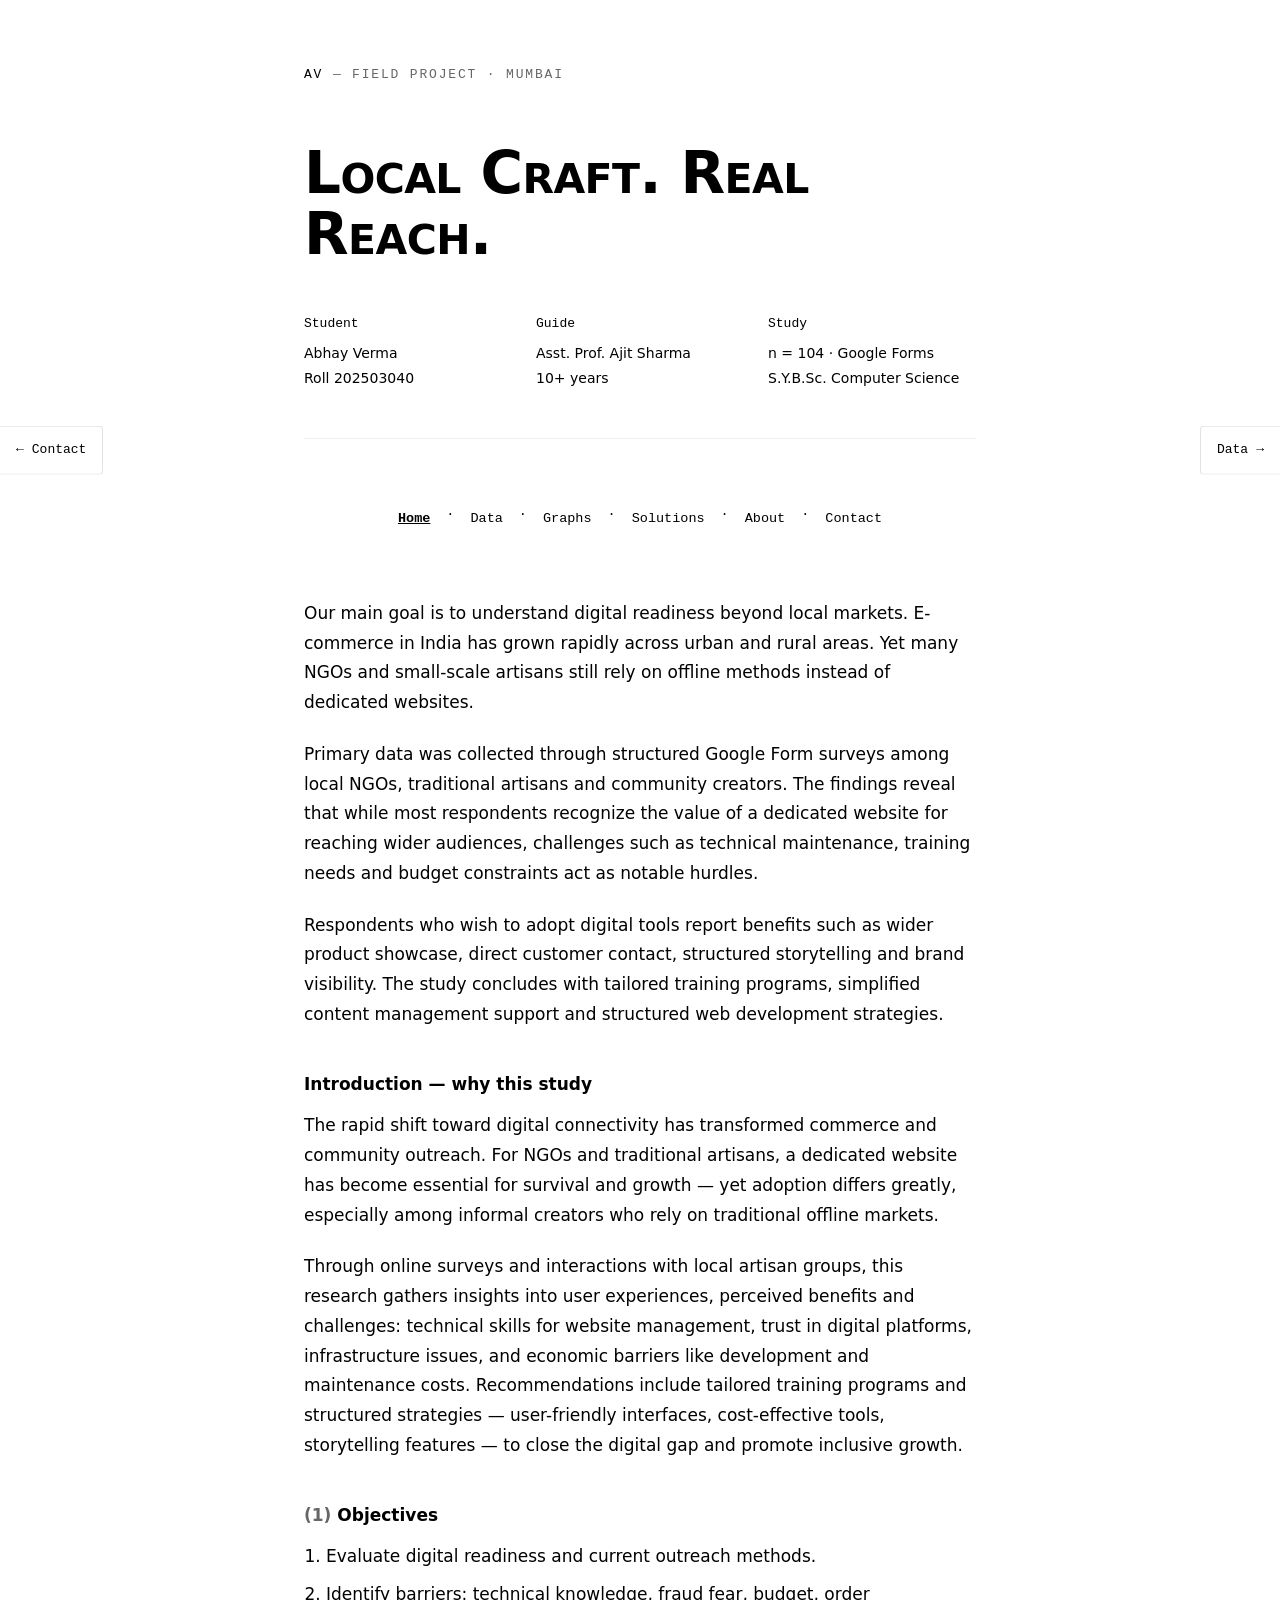
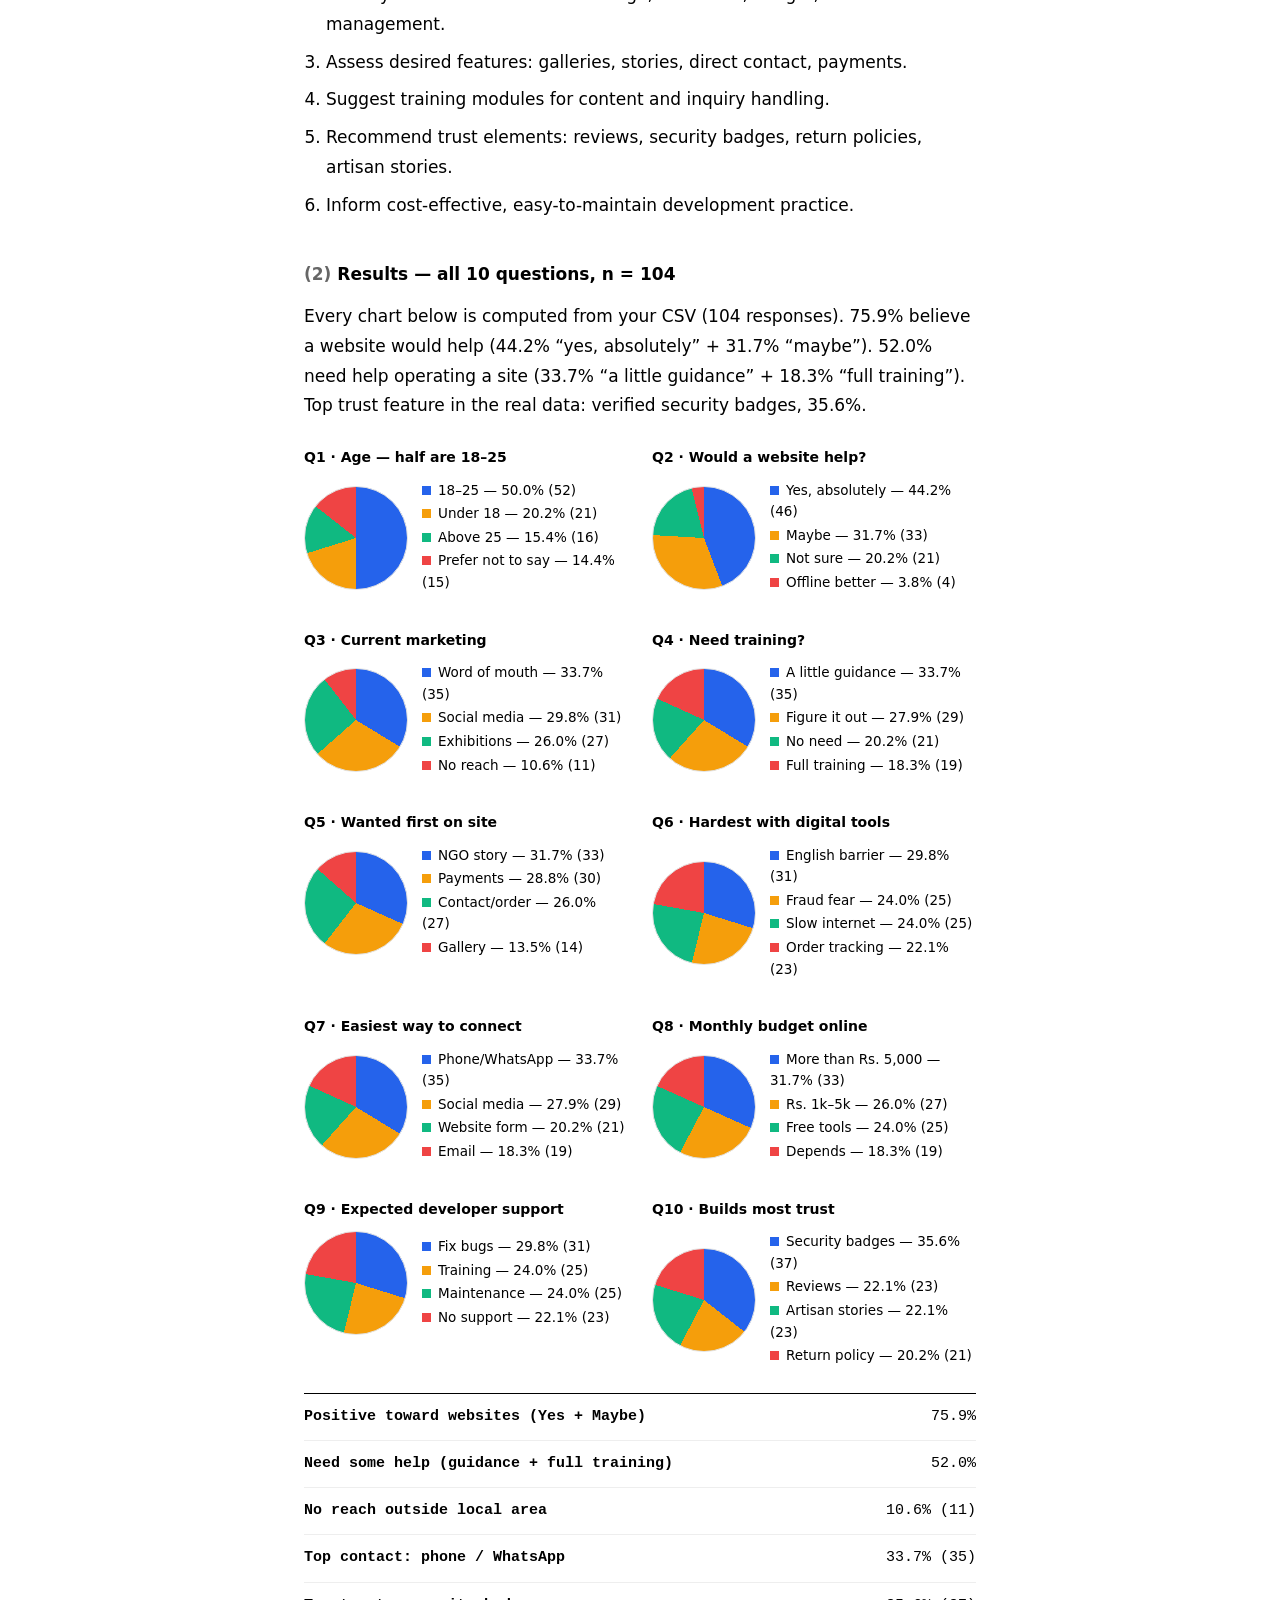
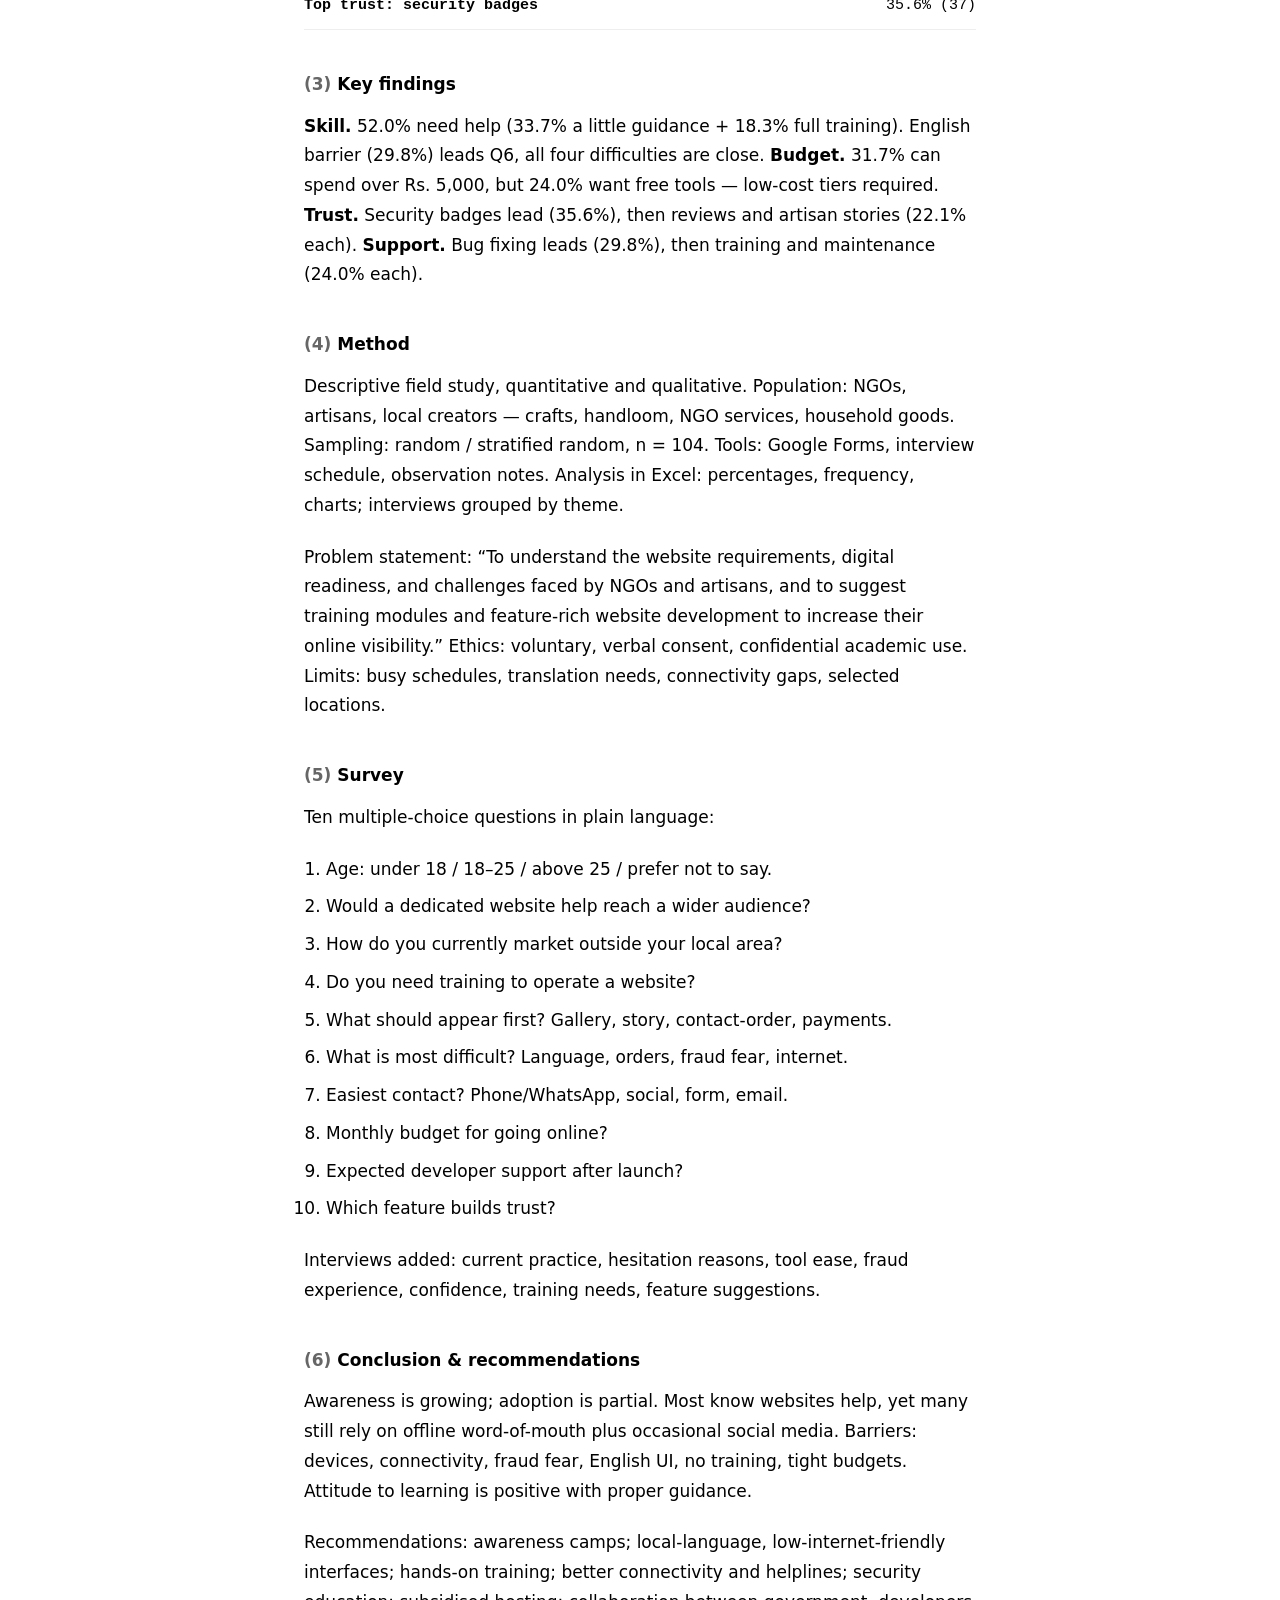
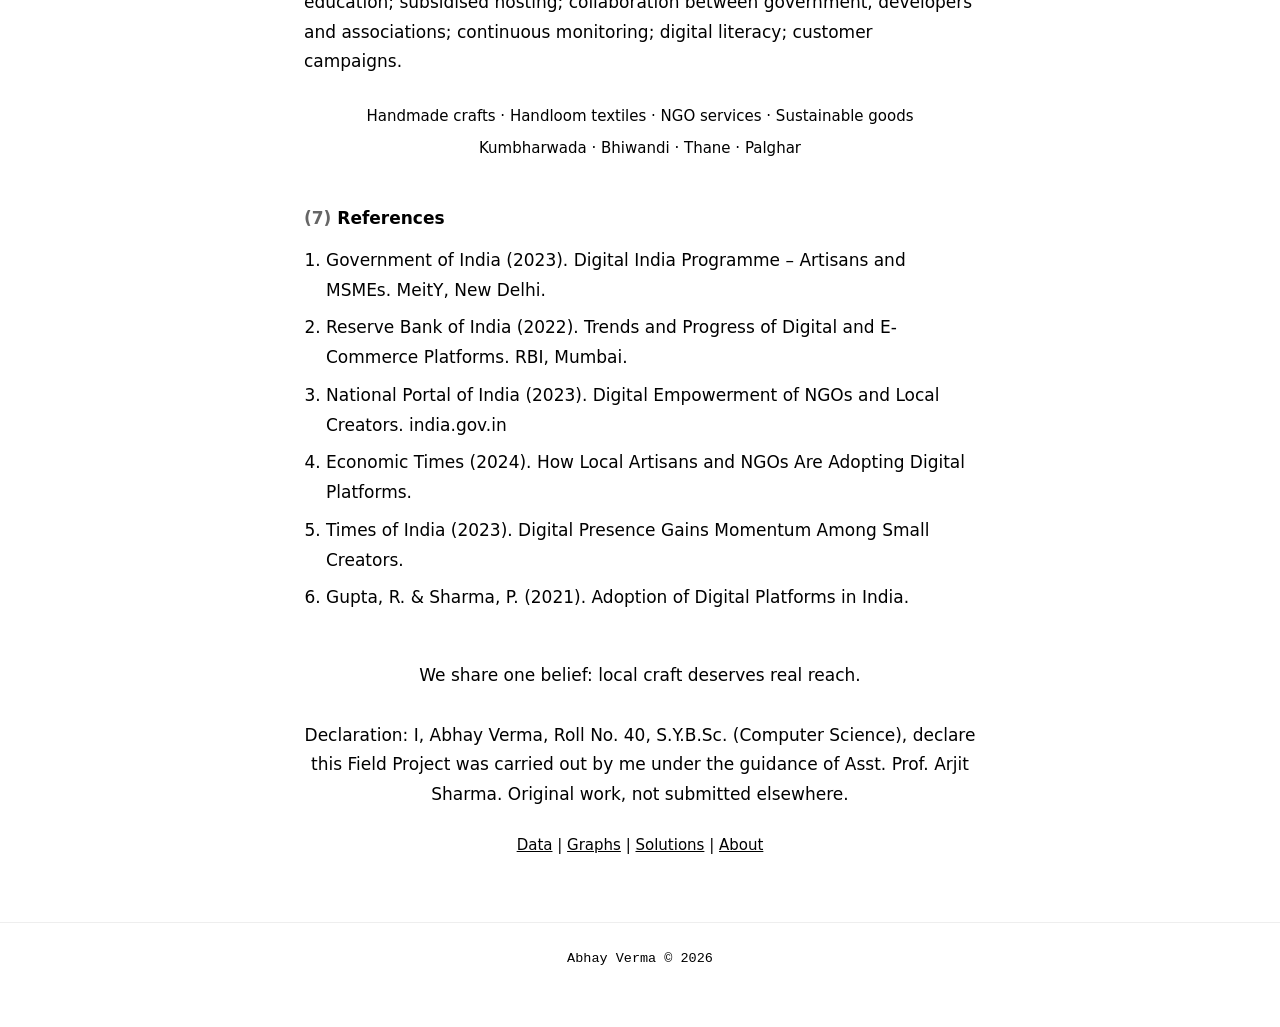
==== index.html @ 2877c4ff "Add files via upload" ====
<!DOCTYPE html>
<html lang="en">
<head>
<meta charset="UTF-8">
<meta name="viewport" content="width=device-width, initial-scale=1.0">
<title>Local Craft. Real Reach. — Abhay Verma Field Project</title>
<meta name="description" content="Field project: Website Requirement Study & Development for NGOs / Artisans. Survey of 104 respondents.">
<link rel="icon" href="data:image/svg+xml,<svg xmlns=%22http://www.w3.org/2000/svg%22 viewBox=%220 0 100 100%22><text y=%22.9em%22 font-size=%2290%22>⬛</text></svg>">
<meta property="og:title" content="Local Craft. Real Reach.">
<meta property="og:description" content="Field project studying digital adoption for NGOs and Artisans.">
<link rel="stylesheet" href="styles.css">
</head>
<body>
<div class="container">
<div class="mark mono">AV <span>— Field Project · Mumbai</span></div>
<h1 class="headline">Local Craft. Real Reach.</h1>
<div class="grid3">
<div class="cell"><div class="k mono">Student</div><div class="v plain">Abhay Verma<br>Roll 202503040</div></div>
<div class="cell"><div class="k mono">Guide</div><div class="v plain">Asst. Prof. Ajit Sharma<br>10+ years</div></div>
<div class="cell"><div class="k mono">Study</div><div class="v plain">n = 104 · Google Forms<br>S.Y.B.Sc. Computer Science</div></div>
</div>
<div class="sections mono">
<a href="index.html" class="active">Home</a> ·
<a href="data.html">Data</a> ·
<a href="graphs.html">Graphs</a> ·
<a href="solution.html">Solutions</a> ·
<a href="about.html">About</a> ·
<a href="contact.html">Contact</a>
</div>
<div class="body">
<p>Our main goal is to understand digital readiness beyond local markets. E-commerce in India has grown rapidly across urban and rural areas. Yet many NGOs and small-scale artisans still rely on offline methods instead of dedicated websites.</p>
<p>Primary data was collected through structured Google Form surveys among local NGOs, traditional artisans and community creators. The findings reveal that while most respondents recognize the value of a dedicated website for reaching wider audiences, challenges such as technical maintenance, training needs and budget constraints act as notable hurdles.</p>
<p>Respondents who wish to adopt digital tools report benefits such as wider product showcase, direct customer contact, structured storytelling and brand visibility. The study concludes with tailored training programs, simplified content management support and structured web development strategies.</p>
<h3>Introduction — why this study</h3>
<p>The rapid shift toward digital connectivity has transformed commerce and community outreach. For NGOs and traditional artisans, a dedicated website has become essential for survival and growth — yet adoption differs greatly, especially among informal creators who rely on traditional offline markets.</p>
<p>Through online surveys and interactions with local artisan groups, this research gathers insights into user experiences, perceived benefits and challenges: technical skills for website management, trust in digital platforms, infrastructure issues, and economic barriers like development and maintenance costs. Recommendations include tailored training programs and structured strategies — user-friendly interfaces, cost-effective tools, storytelling features — to close the digital gap and promote inclusive growth.</p>
<h3><span class="num">(1)</span> Objectives</h3>
<ol class="tight">
<li>Evaluate digital readiness and current outreach methods.</li>
<li>Identify barriers: technical knowledge, fraud fear, budget, order management.</li>
<li>Assess desired features: galleries, stories, direct contact, payments.</li>
<li>Suggest training modules for content and inquiry handling.</li>
<li>Recommend trust elements: reviews, security badges, return policies, artisan stories.</li>
<li>Inform cost-effective, easy-to-maintain development practice.</li>
</ol>
<h3><span class="num">(2)</span> Results — all 10 questions, n = 104</h3>
<p>Every chart below is computed from your CSV (104 responses). 75.9% believe a website would help (44.2% “yes, absolutely” + 31.7% “maybe”). 52.0% need help operating a site (33.7% “a little guidance” + 18.3% “full training”). Top trust feature in the real data: verified security badges, 35.6%.</p>
<div class="pies">
<div class="pie-block"><div class="pt">Q1 · Age — half are 18–25</div><div class="pie-row"><div class="pie" style="background:conic-gradient(#2563EB 0% 50%, #F59E0B 50% 70.2%, #10B981 70.2% 85.6%, #EF4444 85.6% 100%);"></div><div class="leg"><div><span class="sq" style="background:#2563EB"></span>18–25 — 50.0% (52)</div><div><span class="sq" style="background:#F59E0B"></span>Under 18 — 20.2% (21)</div><div><span class="sq" style="background:#10B981"></span>Above 25 — 15.4% (16)</div><div><span class="sq" style="background:#EF4444"></span>Prefer not to say — 14.4% (15)</div></div></div></div>
<div class="pie-block"><div class="pt">Q2 · Would a website help?</div><div class="pie-row"><div class="pie" style="background:conic-gradient(#2563EB 0% 44.2%, #F59E0B 44.2% 75.9%, #10B981 75.9% 96.1%, #EF4444 96.1% 100%);"></div><div class="leg"><div><span class="sq" style="background:#2563EB"></span>Yes, absolutely — 44.2% (46)</div><div><span class="sq" style="background:#F59E0B"></span>Maybe — 31.7% (33)</div><div><span class="sq" style="background:#10B981"></span>Not sure — 20.2% (21)</div><div><span class="sq" style="background:#EF4444"></span>Offline better — 3.8% (4)</div></div></div></div>
<div class="pie-block"><div class="pt">Q3 · Current marketing</div><div class="pie-row"><div class="pie" style="background:conic-gradient(#2563EB 0% 33.7%, #F59E0B 33.7% 63.5%, #10B981 63.5% 89.5%, #EF4444 89.5% 100%);"></div><div class="leg"><div><span class="sq" style="background:#2563EB"></span>Word of mouth — 33.7% (35)</div><div><span class="sq" style="background:#F59E0B"></span>Social media — 29.8% (31)</div><div><span class="sq" style="background:#10B981"></span>Exhibitions — 26.0% (27)</div><div><span class="sq" style="background:#EF4444"></span>No reach — 10.6% (11)</div></div></div></div>
<div class="pie-block"><div class="pt">Q4 · Need training?</div><div class="pie-row"><div class="pie" style="background:conic-gradient(#2563EB 0% 33.7%, #F59E0B 33.7% 61.6%, #10B981 61.6% 81.8%, #EF4444 81.8% 100%);"></div><div class="leg"><div><span class="sq" style="background:#2563EB"></span>A little guidance — 33.7% (35)</div><div><span class="sq" style="background:#F59E0B"></span>Figure it out — 27.9% (29)</div><div><span class="sq" style="background:#10B981"></span>No need — 20.2% (21)</div><div><span class="sq" style="background:#EF4444"></span>Full training — 18.3% (19)</div></div></div></div>
<div class="pie-block"><div class="pt">Q5 · Wanted first on site</div><div class="pie-row"><div class="pie" style="background:conic-gradient(#2563EB 0% 31.7%, #F59E0B 31.7% 60.5%, #10B981 60.5% 86.5%, #EF4444 86.5% 100%);"></div><div class="leg"><div><span class="sq" style="background:#2563EB"></span>NGO story — 31.7% (33)</div><div><span class="sq" style="background:#F59E0B"></span>Payments — 28.8% (30)</div><div><span class="sq" style="background:#10B981"></span>Contact/order — 26.0% (27)</div><div><span class="sq" style="background:#EF4444"></span>Gallery — 13.5% (14)</div></div></div></div>
<div class="pie-block"><div class="pt">Q6 · Hardest with digital tools</div><div class="pie-row"><div class="pie" style="background:conic-gradient(#2563EB 0% 29.8%, #F59E0B 29.8% 53.8%, #10B981 53.8% 77.8%, #EF4444 77.8% 100%);"></div><div class="leg"><div><span class="sq" style="background:#2563EB"></span>English barrier — 29.8% (31)</div><div><span class="sq" style="background:#F59E0B"></span>Fraud fear — 24.0% (25)</div><div><span class="sq" style="background:#10B981"></span>Slow internet — 24.0% (25)</div><div><span class="sq" style="background:#EF4444"></span>Order tracking — 22.1% (23)</div></div></div></div>
<div class="pie-block"><div class="pt">Q7 · Easiest way to connect</div><div class="pie-row"><div class="pie" style="background:conic-gradient(#2563EB 0% 33.7%, #F59E0B 33.7% 61.6%, #10B981 61.6% 81.8%, #EF4444 81.8% 100%);"></div><div class="leg"><div><span class="sq" style="background:#2563EB"></span>Phone/WhatsApp — 33.7% (35)</div><div><span class="sq" style="background:#F59E0B"></span>Social media — 27.9% (29)</div><div><span class="sq" style="background:#10B981"></span>Website form — 20.2% (21)</div><div><span class="sq" style="background:#EF4444"></span>Email — 18.3% (19)</div></div></div></div>
<div class="pie-block"><div class="pt">Q8 · Monthly budget online</div><div class="pie-row"><div class="pie" style="background:conic-gradient(#2563EB 0% 31.7%, #F59E0B 31.7% 57.7%, #10B981 57.7% 81.7%, #EF4444 81.7% 100%);"></div><div class="leg"><div><span class="sq" style="background:#2563EB"></span>More than Rs. 5,000 — 31.7% (33)</div><div><span class="sq" style="background:#F59E0B"></span>Rs. 1k–5k — 26.0% (27)</div><div><span class="sq" style="background:#10B981"></span>Free tools — 24.0% (25)</div><div><span class="sq" style="background:#EF4444"></span>Depends — 18.3% (19)</div></div></div></div>
<div class="pie-block"><div class="pt">Q9 · Expected developer support</div><div class="pie-row"><div class="pie" style="background:conic-gradient(#2563EB 0% 29.8%, #F59E0B 29.8% 53.8%, #10B981 53.8% 77.8%, #EF4444 77.8% 100%);"></div><div class="leg"><div><span class="sq" style="background:#2563EB"></span>Fix bugs — 29.8% (31)</div><div><span class="sq" style="background:#F59E0B"></span>Training — 24.0% (25)</div><div><span class="sq" style="background:#10B981"></span>Maintenance — 24.0% (25)</div><div><span class="sq" style="background:#EF4444"></span>No support — 22.1% (23)</div></div></div></div>
<div class="pie-block"><div class="pt">Q10 · Builds most trust</div><div class="pie-row"><div class="pie" style="background:conic-gradient(#2563EB 0% 35.6%, #F59E0B 35.6% 57.7%, #10B981 57.7% 79.8%, #EF4444 79.8% 100%);"></div><div class="leg"><div><span class="sq" style="background:#2563EB"></span>Security badges — 35.6% (37)</div><div><span class="sq" style="background:#F59E0B"></span>Reviews — 22.1% (23)</div><div><span class="sq" style="background:#10B981"></span>Artisan stories — 22.1% (23)</div><div><span class="sq" style="background:#EF4444"></span>Return policy — 20.2% (21)</div></div></div></div>
</div>
<div class="data mono">
<div class="drow"><b>Positive toward websites (Yes + Maybe)</b><span class="pct">75.9%</span></div>
<div class="drow"><b>Need some help (guidance + full training)</b><span class="pct">52.0%</span></div>
<div class="drow"><b>No reach outside local area</b><span class="pct">10.6% (11)</span></div>
<div class="drow"><b>Top contact: phone / WhatsApp</b><span class="pct">33.7% (35)</span></div>
<div class="drow"><b>Top trust: security badges</b><span class="pct">35.6% (37)</span></div>
</div>
<h3><span class="num">(3)</span> Key findings</h3>
<p><b>Skill.</b> 52.0% need help (33.7% a little guidance + 18.3% full training). English barrier (29.8%) leads Q6, all four difficulties are close. <b>Budget.</b> 31.7% can spend over Rs. 5,000, but 24.0% want free tools — low-cost tiers required. <b>Trust.</b> Security badges lead (35.6%), then reviews and artisan stories (22.1% each). <b>Support.</b> Bug fixing leads (29.8%), then training and maintenance (24.0% each).</p>
<h3><span class="num">(4)</span> Method</h3>
<p>Descriptive field study, quantitative and qualitative. Population: NGOs, artisans, local creators — crafts, handloom, NGO services, household goods. Sampling: random / stratified random, n = 104. Tools: Google Forms, interview schedule, observation notes. Analysis in Excel: percentages, frequency, charts; interviews grouped by theme.</p>
<p>Problem statement: “To understand the website requirements, digital readiness, and challenges faced by NGOs and artisans, and to suggest training modules and feature-rich website development to increase their online visibility.” Ethics: voluntary, verbal consent, confidential academic use. Limits: busy schedules, translation needs, connectivity gaps, selected locations.</p>
<h3><span class="num">(5)</span> Survey</h3>
<p>Ten multiple-choice questions in plain language:</p>
<ol class="tight">
<li>Age: under 18 / 18–25 / above 25 / prefer not to say.</li>
<li>Would a dedicated website help reach a wider audience?</li>
<li>How do you currently market outside your local area?</li>
<li>Do you need training to operate a website?</li>
<li>What should appear first? Gallery, story, contact-order, payments.</li>
<li>What is most difficult? Language, orders, fraud fear, internet.</li>
<li>Easiest contact? Phone/WhatsApp, social, form, email.</li>
<li>Monthly budget for going online?</li>
<li>Expected developer support after launch?</li>
<li>Which feature builds trust?</li>
</ol>
<p>Interviews added: current practice, hesitation reasons, tool ease, fraud experience, confidence, training needs, feature suggestions.</p>
<h3><span class="num">(6)</span> Conclusion &amp; recommendations</h3>
<p>Awareness is growing; adoption is partial. Most know websites help, yet many still rely on offline word-of-mouth plus occasional social media. Barriers: devices, connectivity, fraud fear, English UI, no training, tight budgets. Attitude to learning is positive with proper guidance.</p>
<p>Recommendations: awareness camps; local-language, low-internet-friendly interfaces; hands-on training; better connectivity and helplines; security education; subsidised hosting; collaboration between government, developers and associations; continuous monitoring; digital literacy; customer campaigns.</p>
<div class="names">Handmade crafts · Handloom textiles · NGO services · Sustainable goods<br>Kumbharwada · Bhiwandi · Thane · Palghar</div>
<h3><span class="num">(7)</span> References</h3>
<ol class="tight">
<li>Government of India (2023). Digital India Programme – Artisans and MSMEs. MeitY, New Delhi.</li>
<li>Reserve Bank of India (2022). Trends and Progress of Digital and E-Commerce Platforms. RBI, Mumbai.</li>
<li>National Portal of India (2023). Digital Empowerment of NGOs and Local Creators. india.gov.in</li>
<li>Economic Times (2024). How Local Artisans and NGOs Are Adopting Digital Platforms.</li>
<li>Times of India (2023). Digital Presence Gains Momentum Among Small Creators.</li>
<li>Gupta, R. &amp; Sharma, P. (2021). Adoption of Digital Platforms in India.</li>
</ol>
<p class="belief">We share one belief: local craft deserves real reach.<br><br>Declaration: I, Abhay Verma, Roll No. 40, S.Y.B.Sc. (Computer Science), declare this Field Project was carried out by me under the guidance of Asst. Prof. Arjit Sharma. Original work, not submitted elsewhere.</p>
<p class="links"><a href="data.html">Data</a> | <a href="graphs.html">Graphs</a> | <a href="solution.html">Solutions</a> | <a href="about.html">About</a></p>
</div>
</div>
<footer><div class="container mono">Abhay Verma © 2026</div></footer>
<div class="side-nav left"><a href="contact.html"><span>←</span> Contact</a></div>
<div class="side-nav right"><a href="data.html">Data <span>→</span></a></div>
<script src="script.js"></script>
</body>
</html>
---- styles.css ----
/* AMI style — same as amilabs.xyz: ultra-minimal, single column, typographic */
*{margin:0;padding:0;box-sizing:border-box}
body{background:#fff;color:#000;font-family:"Inter",system-ui,-apple-system,"Segoe UI",Roboto,Helvetica,Arial,sans-serif;font-size:17px;line-height:1.75;-webkit-font-smoothing:antialiased;overflow-x:hidden}
.mono{font-family:ui-monospace,"IBM Plex Mono","Atkinson Hyperlegible Mono",SFMono-Regular,Menlo,monospace}
.container{max-width:720px;margin:0 auto;padding:64px 24px 0 24px}
.mark{font-size:13px;letter-spacing:.14em;text-transform:uppercase;margin-bottom:56px}
.mark span{color:#666}
h1.headline{font-variant:small-caps;font-size:clamp(34px,7vw,58px);line-height:1.05;letter-spacing:-.01em;font-weight:600;margin-bottom:48px;text-align:left}
.grid3{display:grid;grid-template-columns:1fr 1fr 1fr;gap:24px;margin-bottom:64px;padding-bottom:48px;border-bottom:1px solid #eee}
.grid3 .cell .k{font-size:13px;margin-bottom:6px}
.grid3 .cell .v{font-size:14px;text-decoration:underline;text-underline-offset:3px;overflow-wrap:break-word}
.grid3 .cell .v.plain{text-decoration:none}
.sections{text-align:center;font-size:13.5px;margin-bottom:64px;display:flex;flex-wrap:wrap;justify-content:center;gap:8px}
.sections a{color:#000;text-decoration:none;padding:4px 8px}
.sections a:hover{text-decoration:underline}
.sections a.active{font-weight:700;text-decoration:underline}
.sections.bordered{border-top:1px solid #eee;padding-top:40px}
h2.opener{text-align:center;font-size:22px;font-weight:700;margin-bottom:20px}
p.center{text-align:center;max-width:38em;margin:0 auto 20px auto}
.body{text-align:left;margin-top:20px}
.body p{margin-bottom:22px}
.body h3{font-size:17px;font-weight:700;margin:40px 0 12px 0}
.num{color:#666}
ol.tight,ul.tight{margin:0 0 22px 22px}
ol.tight li,ul.tight li{margin-bottom:8px}
/* data */
.data{border-top:1px solid #000;margin:8px 0 22px 0}
.drow{display:flex;justify-content:space-between;gap:16px;padding:10px 0;border-bottom:1px solid #eee;font-size:15px}
.drow b{font-weight:600}
.drow .pct{font-family:ui-monospace,Menlo,monospace;white-space:nowrap}
.pies{display:grid;grid-template-columns:1fr 1fr;gap:32px 24px;margin:24px 0}
.pie-block .pt{font-size:14px;font-weight:600;margin-bottom:10px}
.pie-row{display:flex;gap:14px;align-items:center}
.pie{width:104px;height:104px;border-radius:50%;flex-shrink:0;border:1px solid #e2e2e2;position:relative}
.pie.donut::after{content:"";position:absolute;inset:28px;background:#fff;border-radius:50%;border:1px solid #eee}
.donut-center{position:absolute;inset:0;display:grid;place-items:center;text-align:center}
.donut-center b{font-size:19px;line-height:1;background:#fff;padding:2px 6px;border-radius:6px}
.donut-center span{display:block;font-family:ui-monospace,Menlo,monospace;font-size:10px;color:#666;font-weight:400}
/* better graphs — same minimal language, stacked reading layout */
.toc{text-align:center;font-size:13px;margin:0 0 8px 0}
.toc a{color:#000;text-decoration:none;margin:0 5px}
.toc a:hover{text-decoration:underline}
.charts{display:flex;flex-direction:column;margin:8px 0 8px 0}
.chart{border-top:1px solid #eee;padding:30px 0 30px 0}
.chart:last-child{border-bottom:1px solid #eee}
.chart-head{display:flex;align-items:baseline;gap:10px;margin-bottom:4px;flex-wrap:wrap}
.chart-head .qn{font-family:ui-monospace,Menlo,monospace;font-size:12px;color:#fff;background:#000;border-radius:99px;padding:3px 10px;letter-spacing:.06em}
.chart-head h4{font-size:17px;font-weight:700}
.chart-q{font-size:14.5px;color:#666;margin-bottom:18px}
.chart-grid{display:grid;grid-template-columns:132px 1fr;gap:24px;align-items:start}
.donut-wrap{position:relative;width:124px;height:124px}
.bars{display:flex;flex-direction:column;gap:11px}
.bar-row{display:grid;grid-template-columns:1fr auto;gap:4px 12px;align-items:baseline}
.bar-label{font-size:14px}
.bar-val{font-family:ui-monospace,Menlo,monospace;font-size:12.5px;white-space:nowrap;color:#000}
.bar-track{grid-column:1 / -1;height:6px;background:#f1efe9;border-radius:99px;overflow:hidden;border:1px solid #eee}
.bar-fill{height:100%;border-radius:99px;width:0;transition:width 1.1s cubic-bezier(.2,.7,.2,1)}
.chart.in .bar-fill,.fade-in-section.is-visible .bar-fill{width:var(--w)}
/* animated donut (SVG) — minimal, same palette */
.donut-svg{width:124px;height:124px;display:block}
.donut-seg{transition:stroke-dasharray 1.2s cubic-bezier(.2,.7,.2,1)}
.donut-center b{display:inline-block;min-width:2ch}
/* front matter — certificate / declaration / contents */
.paper{border-top:2px solid #000;border-bottom:1px solid #eee;padding:24px 0;margin:0 0 8px 0}
.paper h4{font-size:15px;font-weight:700;margin-bottom:10px}
.paper p{font-size:15px;color:#333;margin-bottom:12px}
.paper p:last-child{margin-bottom:0}
.contents{border-top:1px solid #000;margin:8px 0 22px 0}
.crow{display:flex;justify-content:space-between;gap:16px;padding:10px 0;border-bottom:1px solid #eee;font-size:15px}
.crow a{color:#000;text-decoration:none}
.crow a:hover{text-decoration:underline}
.crow .pg{font-family:ui-monospace,Menlo,monospace;white-space:nowrap;color:#666}
.declare-mini{margin:28px 0;border-top:2px solid #000;border-bottom:2px solid #000;background:#fafafa;padding:24px;text-align:center}
.declare-mini .places{font-size:12px;letter-spacing:.08em;text-transform:uppercase;color:#555;margin-bottom:12px;font-family:ui-monospace,monospace}
.small{font-size:14px;color:#666}
@media (prefers-reduced-motion:reduce){.bar-fill,.donut-seg,.fade-in-section{transition:none!important}}
.take{margin-top:14px;padding-top:12px;border-top:1px dashed #e2e2e2;font-size:14px;color:#666}
.take b{color:#000}
.leg{font-size:13.5px;line-height:1.6}
.leg div{margin-bottom:2px}
.sq{display:inline-block;width:9px;height:9px;margin-right:7px;background:#000}
.names{text-align:center;margin:24px 0;font-size:15px;line-height:2.1}
.belief{text-align:center;margin:48px 0 24px 0}
.links{text-align:center;margin-bottom:24px;font-size:15px}
.links a{color:#000}
/* minimal blocks */
.method{border-left:3px solid #000;padding:16px 24px;background:#fcfcfc;margin-bottom:32px;font-size:15.5px;color:#333}
.q{border:1px solid #eaeaea;border-radius:10px;padding:24px 28px;margin-bottom:24px;background:#fff}
.q .qt{font-size:16px;font-weight:600;margin-bottom:14px;line-height:1.5}
.q .qt span{color:#666;font-family:ui-monospace,monospace;font-size:14px;margin-right:6px}
.q ul{list-style:none;padding:0;margin:0}
.q ul li{font-size:15px;color:#444;margin-bottom:6px;padding:8px 12px;border-radius:6px;background:#fafafa}
.sol{border:1px solid #eaeaea;border-left:4px solid #000;padding:24px;border-radius:8px;margin-bottom:24px;background:#fff}
.sol.h2{border-left-color:#555}.sol.h3{border-left-color:#888}.sol.h4{border-left-color:#bbb}
.sol h4{font-size:16px;font-weight:700;margin-bottom:12px}
.sol p{font-size:15.5px;color:#444;margin:0;line-height:1.6}
/* solutions — same minimal language as graphs */
.sx{border-top:1px solid #eee;padding:30px 0 30px 0}
.sx:last-of-type{border-bottom:1px solid #eee}
.sx-head{display:flex;align-items:baseline;gap:10px;margin-bottom:4px;flex-wrap:wrap}
.sx-head .qn{font-family:ui-monospace,Menlo,monospace;font-size:12px;color:#fff;background:#000;border-radius:99px;padding:3px 10px;letter-spacing:.06em}
.sx-head h4{font-size:17px;font-weight:700}
.ev{font-family:ui-monospace,Menlo,monospace;font-size:12.5px;color:#666;margin-bottom:14px}
.ev b{color:#000}
.sx p{margin-bottom:14px}
ul.build{margin:0 0 14px 22px}
ul.build li{margin-bottom:8px;font-size:15.5px}
ul.build li b{font-weight:600}
.statbox{display:flex;align-items:center;gap:24px;border:1px solid #e2e2e2;padding:24px 32px;border-radius:12px;margin:32px 0 48px 0}
.statnum{font-size:48px;font-weight:700;line-height:1;font-family:ui-monospace,monospace}
.stattext{font-size:15px;color:#444;line-height:1.5}
/* form */
.contact-form{margin-top:24px;display:flex;flex-direction:column;gap:20px}
.form-group{display:flex;flex-direction:column;gap:8px}
.form-group label{font-size:14px;font-weight:600}
.form-group input,.form-group textarea{width:100%;padding:12px;border:1px solid #ccc;font-family:inherit;font-size:15px;border-radius:4px;outline:none}
.form-group input:focus,.form-group textarea:focus{border-color:#000}
.submit-btn{background:#000;color:#fff;border:none;padding:14px 24px;font-size:15px;font-weight:600;cursor:pointer;border-radius:4px}
.submit-btn:hover{background:#333}
.contact-info{margin-top:48px;padding-top:24px;border-top:1px solid #eee;font-size:15px;color:#444;line-height:1.8}
.contact-info b{color:#000}
/* fade */
.fade-in-section{opacity:0;transform:translateY(20px);visibility:hidden;transition:opacity .6s ease-out,transform .6s ease-out;will-change:opacity,visibility}
.fade-in-section.is-visible{opacity:1;transform:none;visibility:visible}
/* side nav */
.side-nav{position:fixed;top:50%;transform:translateY(-50%);z-index:999}
.side-nav.left{left:0}.side-nav.right{right:0}
.side-nav a{display:flex;align-items:center;gap:8px;background:#fff;color:#000;text-decoration:none;padding:12px 16px;border:1px solid #e2e2e2;font-family:ui-monospace,monospace;font-size:13px;transition:all .2s}
.side-nav.left a{border-left:none;border-radius:0 4px 4px 0}
.side-nav.right a{border-right:none;border-radius:4px 0 0 4px}
.side-nav a:hover{background:#000;color:#fff;border-color:#000}
footer{border-top:1px solid #eee;margin-top:64px;padding:24px 0 56px 0;font-size:13.5px;color:#000;text-align:center}
footer .container{padding-top:0}
@media(max-width:640px){body{font-size:16px}.container{padding:44px 20px 0 20px}.grid3{grid-template-columns:1fr;gap:16px;margin-bottom:48px;padding-bottom:36px}.pies{grid-template-columns:1fr}h1.headline{margin-bottom:36px}.chart-grid{grid-template-columns:1fr;gap:18px}.donut-wrap{margin:0 auto}.pie{width:88px;height:88px}.pie-row{gap:12px}.donut-svg{width:112px;height:112px}.donut-wrap{width:112px;height:112px}.chart{padding:24px 0}.drow{font-size:14px}.bar-label{font-size:13.5px}.sections{font-size:12.5px}.mark{margin-bottom:40px}}
@media(max-width:800px){.side-nav{top:auto;bottom:24px;transform:none}.side-nav.left{left:16px}.side-nav.right{right:16px}.side-nav a{border:1px solid #e2e2e2!important;border-radius:30px!important;box-shadow:0 4px 12px rgba(0,0,0,.08)}.statbox{flex-direction:column;text-align:center;padding:20px;gap:16px}.q{padding:20px}}
@media print{.side-nav,.sections,.submit-btn{display:none!important}body{font-size:14px}.fade-in-section{opacity:1!important;transform:none!important;visibility:visible!important}}
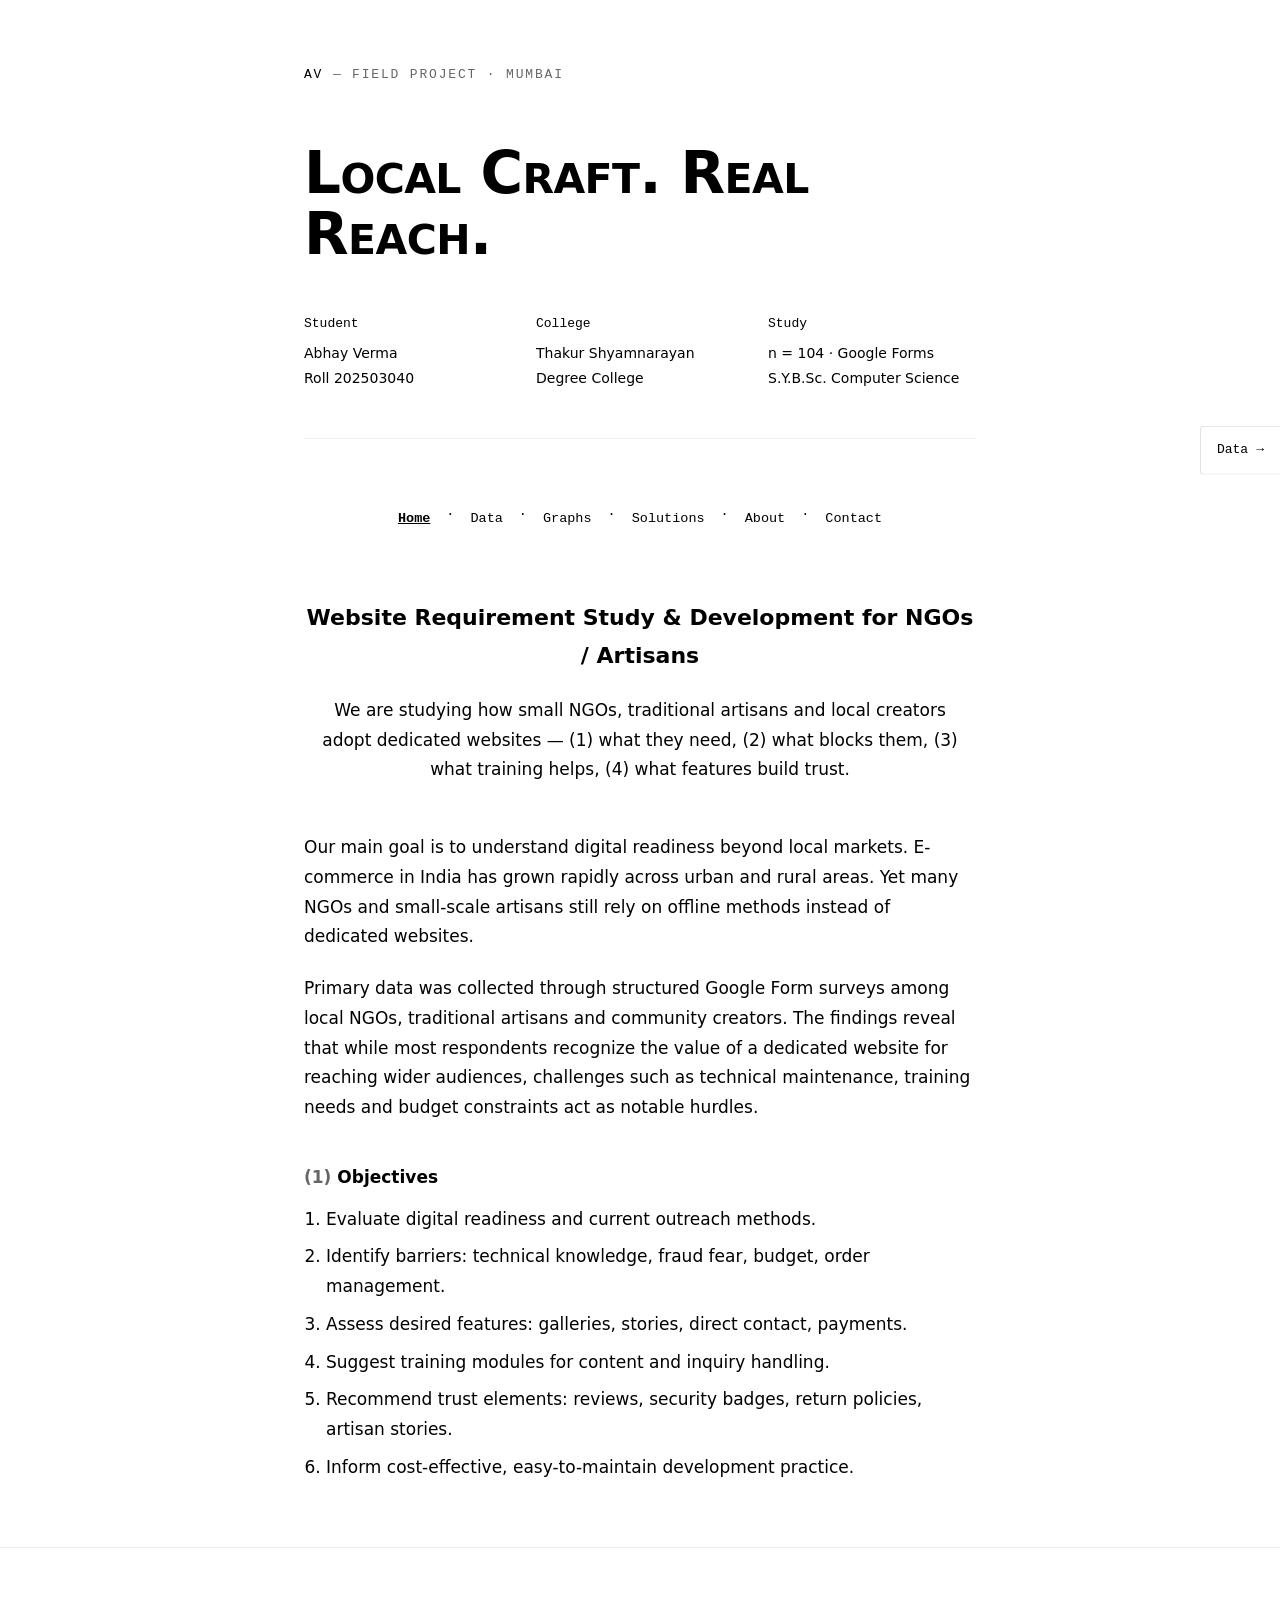
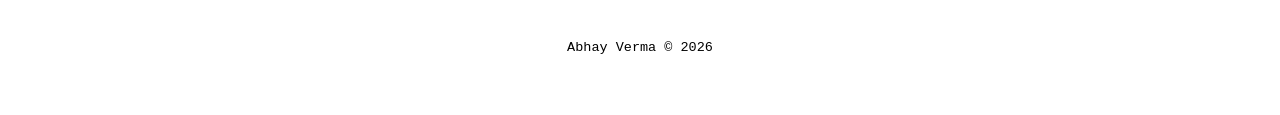
==== commit 0f6721ca: "Update index.html" ====
--- a/index.html
+++ b/index.html
@@ -3,107 +3,96 @@
 <head>
 <meta charset="UTF-8">
 <meta name="viewport" content="width=device-width, initial-scale=1.0">
-<title>Local Craft. Real Reach. — Abhay Verma Field Project</title>
-<meta name="description" content="Field project: Website Requirement Study & Development for NGOs / Artisans. Survey of 104 respondents.">
+<title>Local Craft. Real Reach. — Home</title>
+
+<!-- Favicon (Browser Tab Icon) -->
 <link rel="icon" href="data:image/svg+xml,<svg xmlns=%22http://www.w3.org/2000/svg%22 viewBox=%220 0 100 100%22><text y=%22.9em%22 font-size=%2290%22>⬛</text></svg>">
+
+<!-- WhatsApp & Social Media Preview Tags -->
 <meta property="og:title" content="Local Craft. Real Reach.">
 <meta property="og:description" content="Field project studying digital adoption for NGOs and Artisans.">
-<link rel="stylesheet" href="styles.css">
+
+<style>
+* { margin:0; padding:0; box-sizing:border-box; }
+body { background:#fff; color:#000; font-family: "Inter", system-ui, -apple-system, sans-serif; font-size:17px; line-height:1.75; -webkit-font-smoothing:antialiased; }
+.mono { font-family: ui-monospace, monospace; }
+.container { max-width:720px; margin:0 auto; padding:64px 24px 0 24px; }
+.mark { font-size:13px; letter-spacing:0.14em; text-transform:uppercase; margin-bottom:56px; }
+.mark span { color:#666; }
+h1.headline { font-variant:small-caps; font-size:clamp(34px, 7vw, 58px); line-height:1.05; letter-spacing:-0.01em; font-weight:600; margin-bottom:48px; text-align:left; }
+.grid3 { display:grid; grid-template-columns:1fr 1fr 1fr; gap:24px; margin-bottom:64px; padding-bottom:48px; border-bottom:1px solid #eee; }
+.grid3 .cell .k { font-size:13px; color:#000; margin-bottom:6px; }
+.grid3 .cell .v { font-size:14px; color:#000; text-decoration:underline; text-underline-offset:3px; overflow-wrap:break-word; }
+.grid3 .cell .v.plain { text-decoration:none; }
+.sections { text-align:center; font-size:13.5px; margin-bottom:64px; display:flex; flex-wrap:wrap; justify-content:center; gap:8px; }
+.sections a { color:#000; text-decoration:none; padding:4px 8px; }
+.sections a:hover { text-decoration:underline; }
+.sections a.active { font-weight:bold; text-decoration:underline; }
+h2.opener { text-align:center; font-size:22px; font-weight:700; margin-bottom:20px; }
+p.center { text-align:center; max-width:38em; margin:0 auto 20px auto; }
+.body { text-align:left; margin-top:48px; }
+.body p { margin-bottom:22px; }
+.body h3 { font-size:17px; font-weight:700; margin:40px 0 12px 0; }
+.num { color:#666; }
+ol.tight, ul.tight { margin:0 0 22px 22px; }
+ol.tight li, ul.tight li { margin-bottom:8px; }
+
+/* Floating Nav */
+.side-nav { position: fixed; top: 50%; transform: translateY(-50%); z-index: 999; }
+.side-nav.right { right: 0; }
+.side-nav a { display: flex; align-items: center; gap: 8px; background: #fff; color: #000; text-decoration: none; padding: 12px 16px; border: 1px solid #e2e2e2; font-family: ui-monospace, monospace; font-size: 13px; transition: all 0.2s; }
+.side-nav.right a { border-right: none; border-radius: 4px 0 0 4px; }
+.side-nav a:hover { background: #000; color: #fff; border-color: #000; }
+
+footer { border-top:1px solid #eee; margin-top:64px; padding:24px 0 56px 0; font-size:13.5px; color:#000; text-align:center; }
+@media (max-width:800px){
+  body { font-size:16px; }
+  .container { padding:44px 20px 0 20px; }
+  .grid3 { grid-template-columns:1fr; gap:16px; margin-bottom:48px; padding-bottom:36px; }
+  h1.headline { margin-bottom:36px; }
+  .side-nav { top: auto; bottom: 24px; transform: none; }
+  .side-nav.right { right: 16px; }
+  .side-nav a { border: 1px solid #e2e2e2 !important; border-radius: 30px !important; box-shadow: 0 4px 12px rgba(0,0,0,0.08); }
+}
+</style>
 </head>
 <body>
+
+<div class="side-nav right"><a href="data.html">Data <span>→</span></a></div>
+
 <div class="container">
-<div class="mark mono">AV <span>— Field Project · Mumbai</span></div>
-<h1 class="headline">Local Craft. Real Reach.</h1>
-<div class="grid3">
-<div class="cell"><div class="k mono">Student</div><div class="v plain">Abhay Verma<br>Roll 202503040</div></div>
-<div class="cell"><div class="k mono">Guide</div><div class="v plain">Asst. Prof. Ajit Sharma<br>10+ years</div></div>
-<div class="cell"><div class="k mono">Study</div><div class="v plain">n = 104 · Google Forms<br>S.Y.B.Sc. Computer Science</div></div>
+  <div class="mark mono">AV <span>— Field Project · Mumbai</span></div>
+  <h1 class="headline">Local Craft. Real Reach.</h1>
+
+  <div class="grid3">
+    <div class="cell"><div class="k mono">Student</div><div class="v plain">Abhay Verma<br>Roll 202503040</div></div>
+    <div class="cell"><div class="k mono">College</div><div class="v plain">Thakur Shyamnarayan<br>Degree College</div></div>
+    <div class="cell"><div class="k mono">Study</div><div class="v plain">n = 104 · Google Forms<br>S.Y.B.Sc. Computer Science</div></div>
+  </div>
+
+  <div class="sections mono">
+    <a href="index.html" class="active">Home</a> · <a href="data.html">Data</a> · <a href="graphs.html">Graphs</a> · <a href="solution.html">Solutions</a> · <a href="about.html">About</a> · <a href="contact.html">Contact</a>
+  </div>
+
+  <h2 class="opener">Website Requirement Study &amp; Development for NGOs / Artisans</h2>
+  <p class="center">We are studying how small NGOs, traditional artisans and local creators adopt dedicated websites — (1) what they need, (2) what blocks them, (3) what training helps, (4) what features build trust.</p>
+
+  <div class="body">
+    <p>Our main goal is to understand digital readiness beyond local markets. E-commerce in India has grown rapidly across urban and rural areas. Yet many NGOs and small-scale artisans still rely on offline methods instead of dedicated websites.</p>
+    <p>Primary data was collected through structured Google Form surveys among local NGOs, traditional artisans and community creators. The findings reveal that while most respondents recognize the value of a dedicated website for reaching wider audiences, challenges such as technical maintenance, training needs and budget constraints act as notable hurdles.</p>
+    
+    <h3><span class="num">(1)</span> Objectives</h3>
+    <ol class="tight">
+      <li>Evaluate digital readiness and current outreach methods.</li>
+      <li>Identify barriers: technical knowledge, fraud fear, budget, order management.</li>
+      <li>Assess desired features: galleries, stories, direct contact, payments.</li>
+      <li>Suggest training modules for content and inquiry handling.</li>
+      <li>Recommend trust elements: reviews, security badges, return policies, artisan stories.</li>
+      <li>Inform cost-effective, easy-to-maintain development practice.</li>
+    </ol>
+  </div>
 </div>
-<div class="sections mono">
-<a href="index.html" class="active">Home</a> ·
-<a href="data.html">Data</a> ·
-<a href="graphs.html">Graphs</a> ·
-<a href="solution.html">Solutions</a> ·
-<a href="about.html">About</a> ·
-<a href="contact.html">Contact</a>
-</div>
-<div class="body">
-<p>Our main goal is to understand digital readiness beyond local markets. E-commerce in India has grown rapidly across urban and rural areas. Yet many NGOs and small-scale artisans still rely on offline methods instead of dedicated websites.</p>
-<p>Primary data was collected through structured Google Form surveys among local NGOs, traditional artisans and community creators. The findings reveal that while most respondents recognize the value of a dedicated website for reaching wider audiences, challenges such as technical maintenance, training needs and budget constraints act as notable hurdles.</p>
-<p>Respondents who wish to adopt digital tools report benefits such as wider product showcase, direct customer contact, structured storytelling and brand visibility. The study concludes with tailored training programs, simplified content management support and structured web development strategies.</p>
-<h3>Introduction — why this study</h3>
-<p>The rapid shift toward digital connectivity has transformed commerce and community outreach. For NGOs and traditional artisans, a dedicated website has become essential for survival and growth — yet adoption differs greatly, especially among informal creators who rely on traditional offline markets.</p>
-<p>Through online surveys and interactions with local artisan groups, this research gathers insights into user experiences, perceived benefits and challenges: technical skills for website management, trust in digital platforms, infrastructure issues, and economic barriers like development and maintenance costs. Recommendations include tailored training programs and structured strategies — user-friendly interfaces, cost-effective tools, storytelling features — to close the digital gap and promote inclusive growth.</p>
-<h3><span class="num">(1)</span> Objectives</h3>
-<ol class="tight">
-<li>Evaluate digital readiness and current outreach methods.</li>
-<li>Identify barriers: technical knowledge, fraud fear, budget, order management.</li>
-<li>Assess desired features: galleries, stories, direct contact, payments.</li>
-<li>Suggest training modules for content and inquiry handling.</li>
-<li>Recommend trust elements: reviews, security badges, return policies, artisan stories.</li>
-<li>Inform cost-effective, easy-to-maintain development practice.</li>
-</ol>
-<h3><span class="num">(2)</span> Results — all 10 questions, n = 104</h3>
-<p>Every chart below is computed from your CSV (104 responses). 75.9% believe a website would help (44.2% “yes, absolutely” + 31.7% “maybe”). 52.0% need help operating a site (33.7% “a little guidance” + 18.3% “full training”). Top trust feature in the real data: verified security badges, 35.6%.</p>
-<div class="pies">
-<div class="pie-block"><div class="pt">Q1 · Age — half are 18–25</div><div class="pie-row"><div class="pie" style="background:conic-gradient(#2563EB 0% 50%, #F59E0B 50% 70.2%, #10B981 70.2% 85.6%, #EF4444 85.6% 100%);"></div><div class="leg"><div><span class="sq" style="background:#2563EB"></span>18–25 — 50.0% (52)</div><div><span class="sq" style="background:#F59E0B"></span>Under 18 — 20.2% (21)</div><div><span class="sq" style="background:#10B981"></span>Above 25 — 15.4% (16)</div><div><span class="sq" style="background:#EF4444"></span>Prefer not to say — 14.4% (15)</div></div></div></div>
-<div class="pie-block"><div class="pt">Q2 · Would a website help?</div><div class="pie-row"><div class="pie" style="background:conic-gradient(#2563EB 0% 44.2%, #F59E0B 44.2% 75.9%, #10B981 75.9% 96.1%, #EF4444 96.1% 100%);"></div><div class="leg"><div><span class="sq" style="background:#2563EB"></span>Yes, absolutely — 44.2% (46)</div><div><span class="sq" style="background:#F59E0B"></span>Maybe — 31.7% (33)</div><div><span class="sq" style="background:#10B981"></span>Not sure — 20.2% (21)</div><div><span class="sq" style="background:#EF4444"></span>Offline better — 3.8% (4)</div></div></div></div>
-<div class="pie-block"><div class="pt">Q3 · Current marketing</div><div class="pie-row"><div class="pie" style="background:conic-gradient(#2563EB 0% 33.7%, #F59E0B 33.7% 63.5%, #10B981 63.5% 89.5%, #EF4444 89.5% 100%);"></div><div class="leg"><div><span class="sq" style="background:#2563EB"></span>Word of mouth — 33.7% (35)</div><div><span class="sq" style="background:#F59E0B"></span>Social media — 29.8% (31)</div><div><span class="sq" style="background:#10B981"></span>Exhibitions — 26.0% (27)</div><div><span class="sq" style="background:#EF4444"></span>No reach — 10.6% (11)</div></div></div></div>
-<div class="pie-block"><div class="pt">Q4 · Need training?</div><div class="pie-row"><div class="pie" style="background:conic-gradient(#2563EB 0% 33.7%, #F59E0B 33.7% 61.6%, #10B981 61.6% 81.8%, #EF4444 81.8% 100%);"></div><div class="leg"><div><span class="sq" style="background:#2563EB"></span>A little guidance — 33.7% (35)</div><div><span class="sq" style="background:#F59E0B"></span>Figure it out — 27.9% (29)</div><div><span class="sq" style="background:#10B981"></span>No need — 20.2% (21)</div><div><span class="sq" style="background:#EF4444"></span>Full training — 18.3% (19)</div></div></div></div>
-<div class="pie-block"><div class="pt">Q5 · Wanted first on site</div><div class="pie-row"><div class="pie" style="background:conic-gradient(#2563EB 0% 31.7%, #F59E0B 31.7% 60.5%, #10B981 60.5% 86.5%, #EF4444 86.5% 100%);"></div><div class="leg"><div><span class="sq" style="background:#2563EB"></span>NGO story — 31.7% (33)</div><div><span class="sq" style="background:#F59E0B"></span>Payments — 28.8% (30)</div><div><span class="sq" style="background:#10B981"></span>Contact/order — 26.0% (27)</div><div><span class="sq" style="background:#EF4444"></span>Gallery — 13.5% (14)</div></div></div></div>
-<div class="pie-block"><div class="pt">Q6 · Hardest with digital tools</div><div class="pie-row"><div class="pie" style="background:conic-gradient(#2563EB 0% 29.8%, #F59E0B 29.8% 53.8%, #10B981 53.8% 77.8%, #EF4444 77.8% 100%);"></div><div class="leg"><div><span class="sq" style="background:#2563EB"></span>English barrier — 29.8% (31)</div><div><span class="sq" style="background:#F59E0B"></span>Fraud fear — 24.0% (25)</div><div><span class="sq" style="background:#10B981"></span>Slow internet — 24.0% (25)</div><div><span class="sq" style="background:#EF4444"></span>Order tracking — 22.1% (23)</div></div></div></div>
-<div class="pie-block"><div class="pt">Q7 · Easiest way to connect</div><div class="pie-row"><div class="pie" style="background:conic-gradient(#2563EB 0% 33.7%, #F59E0B 33.7% 61.6%, #10B981 61.6% 81.8%, #EF4444 81.8% 100%);"></div><div class="leg"><div><span class="sq" style="background:#2563EB"></span>Phone/WhatsApp — 33.7% (35)</div><div><span class="sq" style="background:#F59E0B"></span>Social media — 27.9% (29)</div><div><span class="sq" style="background:#10B981"></span>Website form — 20.2% (21)</div><div><span class="sq" style="background:#EF4444"></span>Email — 18.3% (19)</div></div></div></div>
-<div class="pie-block"><div class="pt">Q8 · Monthly budget online</div><div class="pie-row"><div class="pie" style="background:conic-gradient(#2563EB 0% 31.7%, #F59E0B 31.7% 57.7%, #10B981 57.7% 81.7%, #EF4444 81.7% 100%);"></div><div class="leg"><div><span class="sq" style="background:#2563EB"></span>More than Rs. 5,000 — 31.7% (33)</div><div><span class="sq" style="background:#F59E0B"></span>Rs. 1k–5k — 26.0% (27)</div><div><span class="sq" style="background:#10B981"></span>Free tools — 24.0% (25)</div><div><span class="sq" style="background:#EF4444"></span>Depends — 18.3% (19)</div></div></div></div>
-<div class="pie-block"><div class="pt">Q9 · Expected developer support</div><div class="pie-row"><div class="pie" style="background:conic-gradient(#2563EB 0% 29.8%, #F59E0B 29.8% 53.8%, #10B981 53.8% 77.8%, #EF4444 77.8% 100%);"></div><div class="leg"><div><span class="sq" style="background:#2563EB"></span>Fix bugs — 29.8% (31)</div><div><span class="sq" style="background:#F59E0B"></span>Training — 24.0% (25)</div><div><span class="sq" style="background:#10B981"></span>Maintenance — 24.0% (25)</div><div><span class="sq" style="background:#EF4444"></span>No support — 22.1% (23)</div></div></div></div>
-<div class="pie-block"><div class="pt">Q10 · Builds most trust</div><div class="pie-row"><div class="pie" style="background:conic-gradient(#2563EB 0% 35.6%, #F59E0B 35.6% 57.7%, #10B981 57.7% 79.8%, #EF4444 79.8% 100%);"></div><div class="leg"><div><span class="sq" style="background:#2563EB"></span>Security badges — 35.6% (37)</div><div><span class="sq" style="background:#F59E0B"></span>Reviews — 22.1% (23)</div><div><span class="sq" style="background:#10B981"></span>Artisan stories — 22.1% (23)</div><div><span class="sq" style="background:#EF4444"></span>Return policy — 20.2% (21)</div></div></div></div>
-</div>
-<div class="data mono">
-<div class="drow"><b>Positive toward websites (Yes + Maybe)</b><span class="pct">75.9%</span></div>
-<div class="drow"><b>Need some help (guidance + full training)</b><span class="pct">52.0%</span></div>
-<div class="drow"><b>No reach outside local area</b><span class="pct">10.6% (11)</span></div>
-<div class="drow"><b>Top contact: phone / WhatsApp</b><span class="pct">33.7% (35)</span></div>
-<div class="drow"><b>Top trust: security badges</b><span class="pct">35.6% (37)</span></div>
-</div>
-<h3><span class="num">(3)</span> Key findings</h3>
-<p><b>Skill.</b> 52.0% need help (33.7% a little guidance + 18.3% full training). English barrier (29.8%) leads Q6, all four difficulties are close. <b>Budget.</b> 31.7% can spend over Rs. 5,000, but 24.0% want free tools — low-cost tiers required. <b>Trust.</b> Security badges lead (35.6%), then reviews and artisan stories (22.1% each). <b>Support.</b> Bug fixing leads (29.8%), then training and maintenance (24.0% each).</p>
-<h3><span class="num">(4)</span> Method</h3>
-<p>Descriptive field study, quantitative and qualitative. Population: NGOs, artisans, local creators — crafts, handloom, NGO services, household goods. Sampling: random / stratified random, n = 104. Tools: Google Forms, interview schedule, observation notes. Analysis in Excel: percentages, frequency, charts; interviews grouped by theme.</p>
-<p>Problem statement: “To understand the website requirements, digital readiness, and challenges faced by NGOs and artisans, and to suggest training modules and feature-rich website development to increase their online visibility.” Ethics: voluntary, verbal consent, confidential academic use. Limits: busy schedules, translation needs, connectivity gaps, selected locations.</p>
-<h3><span class="num">(5)</span> Survey</h3>
-<p>Ten multiple-choice questions in plain language:</p>
-<ol class="tight">
-<li>Age: under 18 / 18–25 / above 25 / prefer not to say.</li>
-<li>Would a dedicated website help reach a wider audience?</li>
-<li>How do you currently market outside your local area?</li>
-<li>Do you need training to operate a website?</li>
-<li>What should appear first? Gallery, story, contact-order, payments.</li>
-<li>What is most difficult? Language, orders, fraud fear, internet.</li>
-<li>Easiest contact? Phone/WhatsApp, social, form, email.</li>
-<li>Monthly budget for going online?</li>
-<li>Expected developer support after launch?</li>
-<li>Which feature builds trust?</li>
-</ol>
-<p>Interviews added: current practice, hesitation reasons, tool ease, fraud experience, confidence, training needs, feature suggestions.</p>
-<h3><span class="num">(6)</span> Conclusion &amp; recommendations</h3>
-<p>Awareness is growing; adoption is partial. Most know websites help, yet many still rely on offline word-of-mouth plus occasional social media. Barriers: devices, connectivity, fraud fear, English UI, no training, tight budgets. Attitude to learning is positive with proper guidance.</p>
-<p>Recommendations: awareness camps; local-language, low-internet-friendly interfaces; hands-on training; better connectivity and helplines; security education; subsidised hosting; collaboration between government, developers and associations; continuous monitoring; digital literacy; customer campaigns.</p>
-<div class="names">Handmade crafts · Handloom textiles · NGO services · Sustainable goods<br>Kumbharwada · Bhiwandi · Thane · Palghar</div>
-<h3><span class="num">(7)</span> References</h3>
-<ol class="tight">
-<li>Government of India (2023). Digital India Programme – Artisans and MSMEs. MeitY, New Delhi.</li>
-<li>Reserve Bank of India (2022). Trends and Progress of Digital and E-Commerce Platforms. RBI, Mumbai.</li>
-<li>National Portal of India (2023). Digital Empowerment of NGOs and Local Creators. india.gov.in</li>
-<li>Economic Times (2024). How Local Artisans and NGOs Are Adopting Digital Platforms.</li>
-<li>Times of India (2023). Digital Presence Gains Momentum Among Small Creators.</li>
-<li>Gupta, R. &amp; Sharma, P. (2021). Adoption of Digital Platforms in India.</li>
-</ol>
-<p class="belief">We share one belief: local craft deserves real reach.<br><br>Declaration: I, Abhay Verma, Roll No. 40, S.Y.B.Sc. (Computer Science), declare this Field Project was carried out by me under the guidance of Asst. Prof. Arjit Sharma. Original work, not submitted elsewhere.</p>
-<p class="links"><a href="data.html">Data</a> | <a href="graphs.html">Graphs</a> | <a href="solution.html">Solutions</a> | <a href="about.html">About</a></p>
-</div>
-</div>
+
 <footer><div class="container mono">Abhay Verma © 2026</div></footer>
-<div class="side-nav left"><a href="contact.html"><span>←</span> Contact</a></div>
-<div class="side-nav right"><a href="data.html">Data <span>→</span></a></div>
-<script src="script.js"></script>
 </body>
 </html>
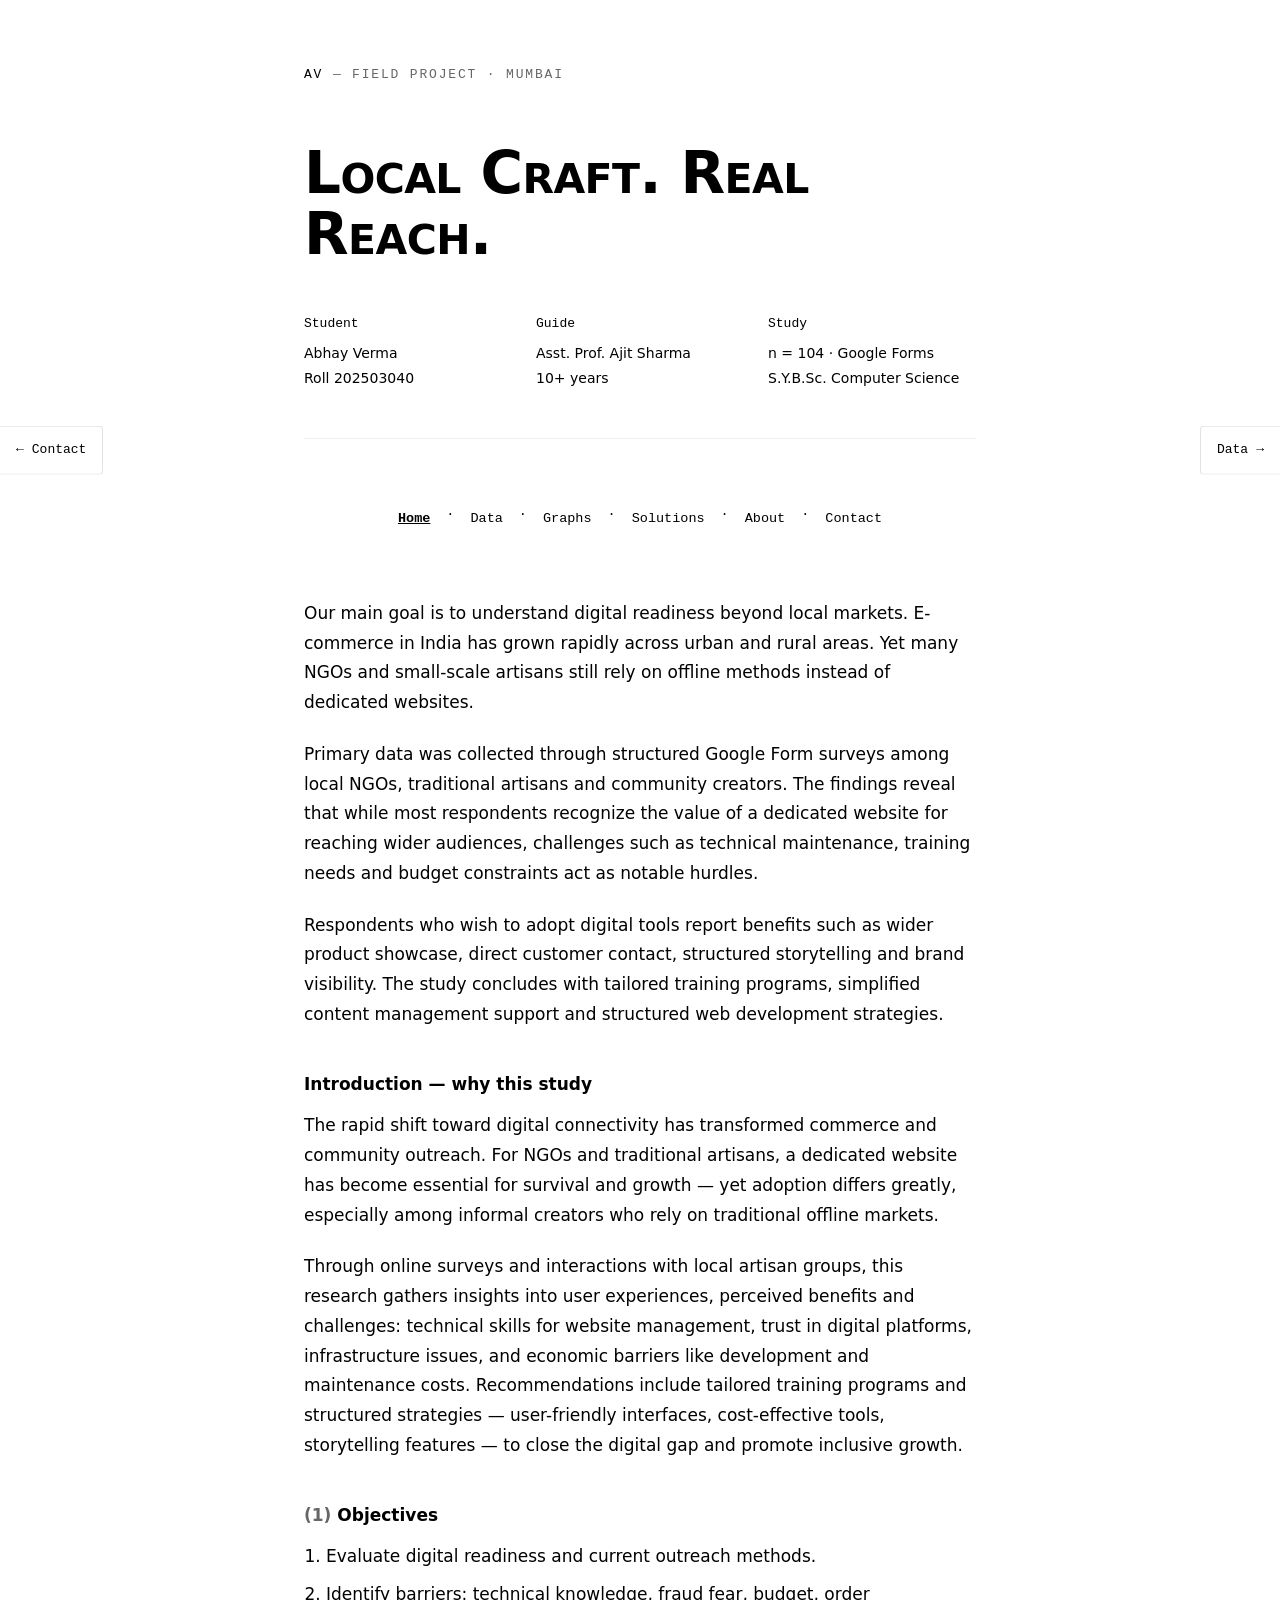
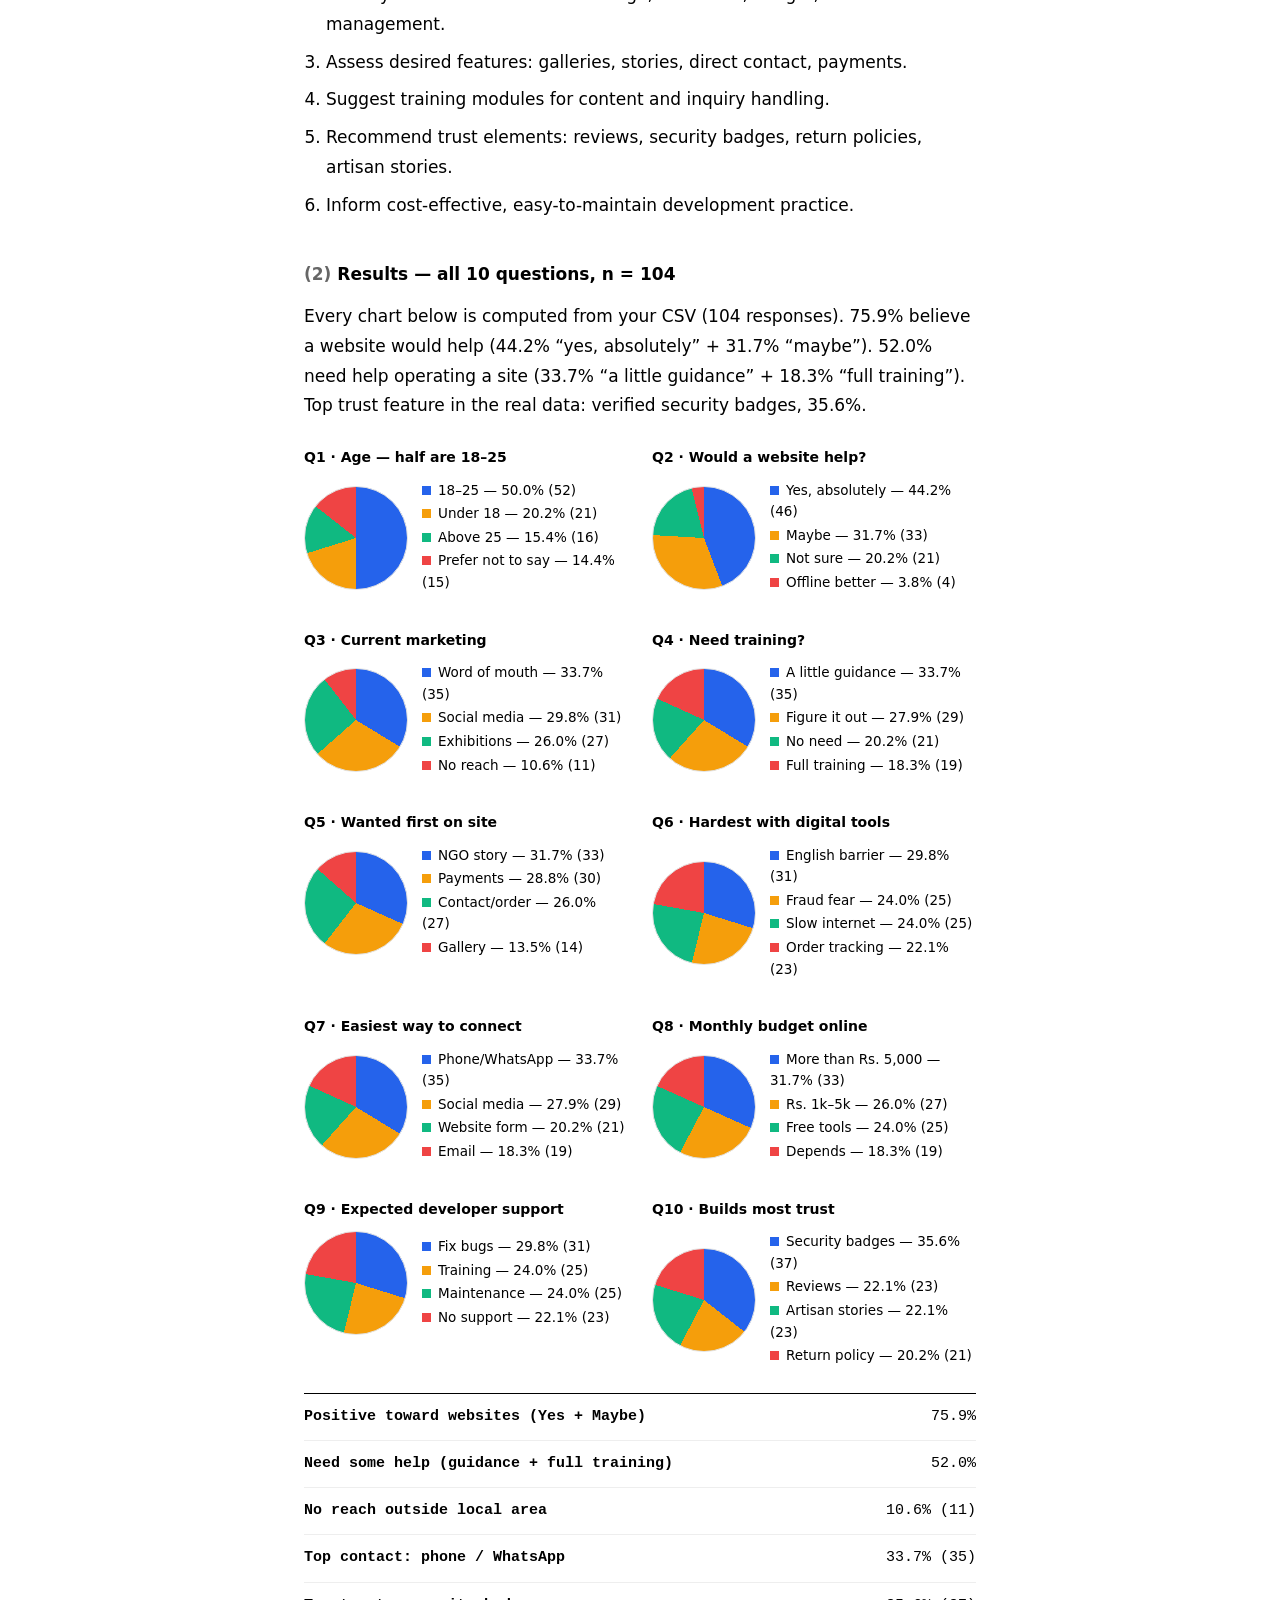
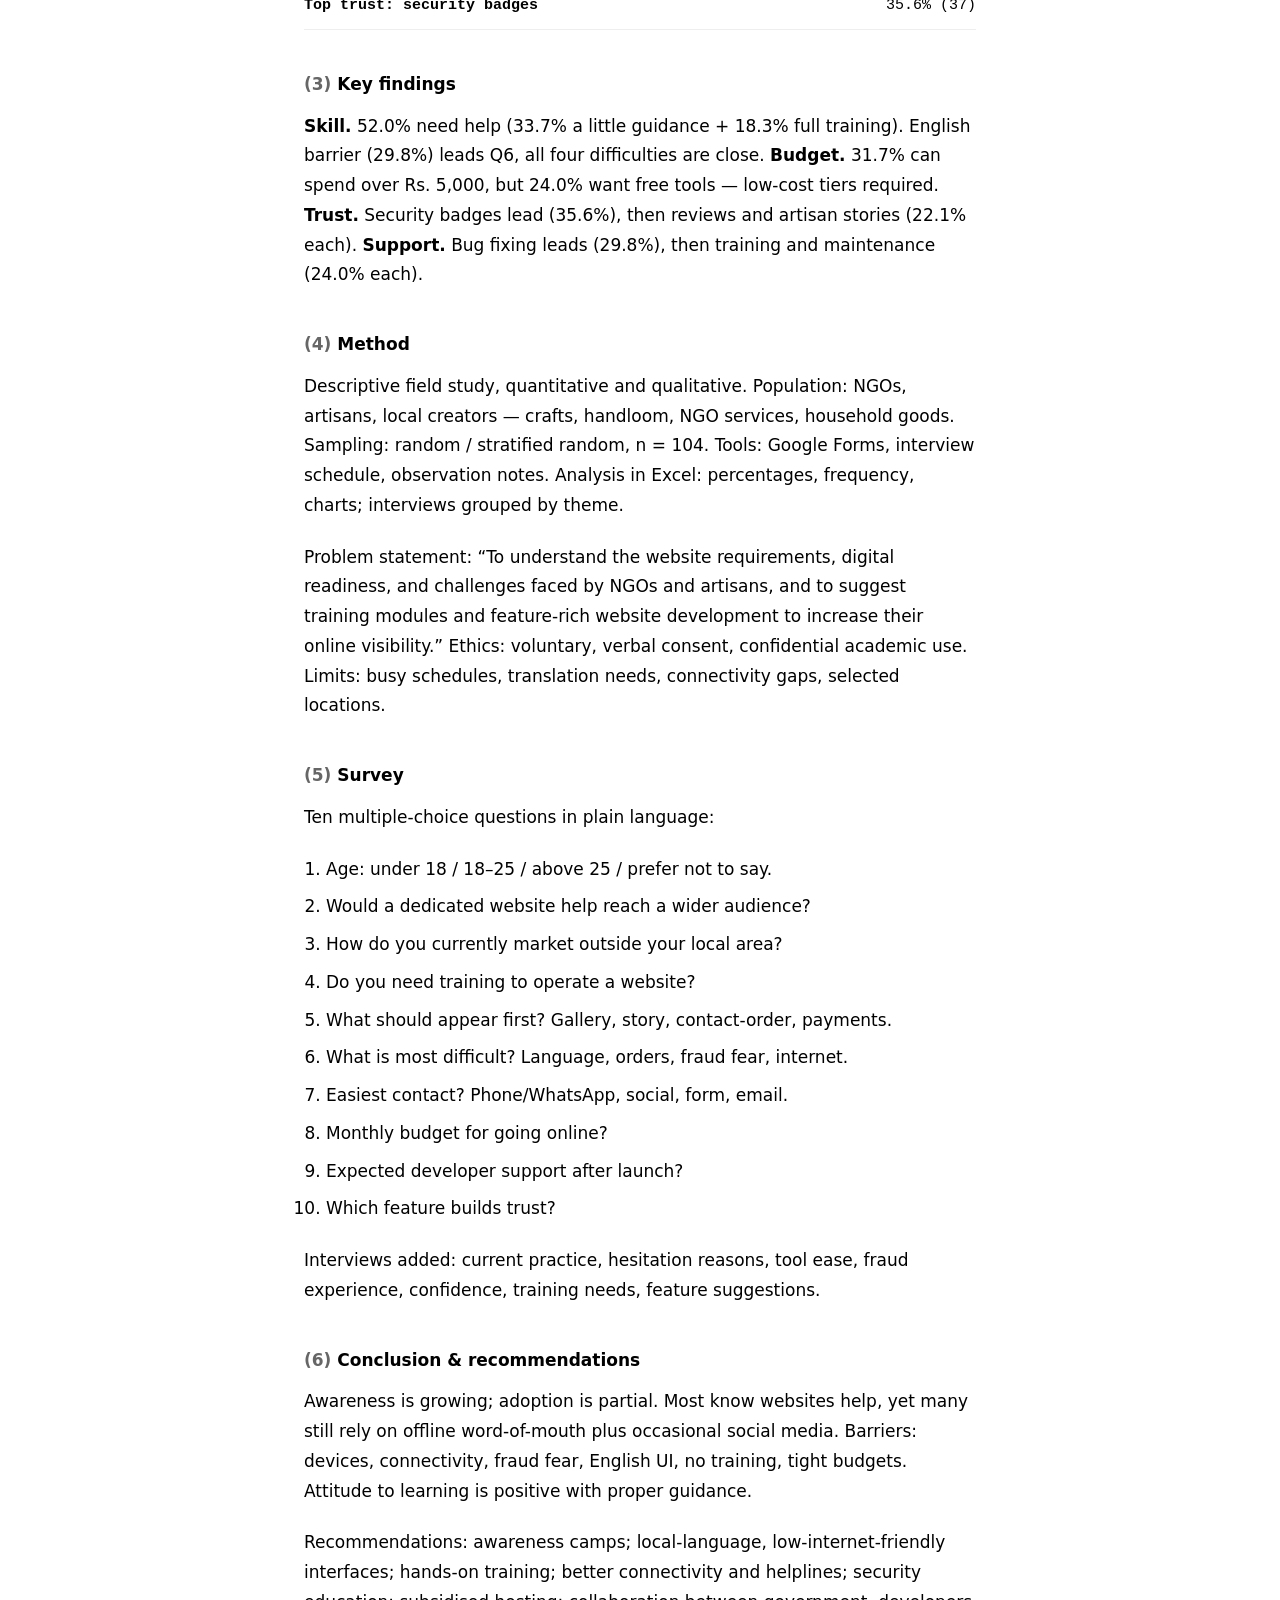
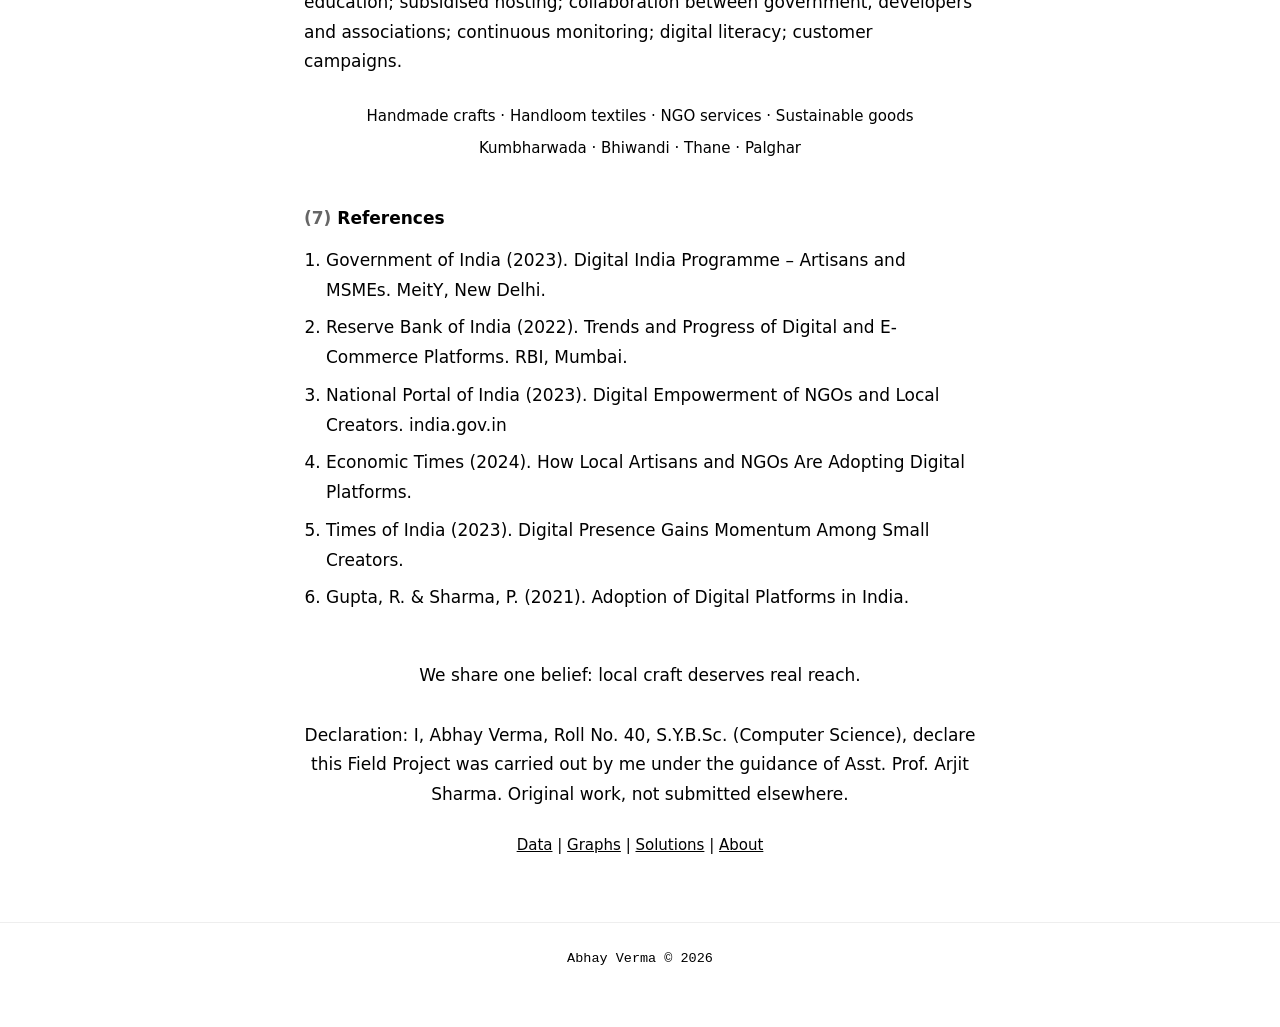
==== commit 4881af74: "Update index.html" ====
--- a/index.html
+++ b/index.html
@@ -3,96 +3,107 @@
 <head>
 <meta charset="UTF-8">
 <meta name="viewport" content="width=device-width, initial-scale=1.0">
-<title>Local Craft. Real Reach. — Home</title>
-
-<!-- Favicon (Browser Tab Icon) -->
+<title>Local Craft. Real Reach. — Abhay Verma Field Project</title>
+<meta name="description" content="Field project: Website Requirement Study & Development for NGOs / Artisans. Survey of 104 respondents.">
 <link rel="icon" href="data:image/svg+xml,<svg xmlns=%22http://www.w3.org/2000/svg%22 viewBox=%220 0 100 100%22><text y=%22.9em%22 font-size=%2290%22>⬛</text></svg>">
-
-<!-- WhatsApp & Social Media Preview Tags -->
 <meta property="og:title" content="Local Craft. Real Reach.">
 <meta property="og:description" content="Field project studying digital adoption for NGOs and Artisans.">
-
-<style>
-* { margin:0; padding:0; box-sizing:border-box; }
-body { background:#fff; color:#000; font-family: "Inter", system-ui, -apple-system, sans-serif; font-size:17px; line-height:1.75; -webkit-font-smoothing:antialiased; }
-.mono { font-family: ui-monospace, monospace; }
-.container { max-width:720px; margin:0 auto; padding:64px 24px 0 24px; }
-.mark { font-size:13px; letter-spacing:0.14em; text-transform:uppercase; margin-bottom:56px; }
-.mark span { color:#666; }
-h1.headline { font-variant:small-caps; font-size:clamp(34px, 7vw, 58px); line-height:1.05; letter-spacing:-0.01em; font-weight:600; margin-bottom:48px; text-align:left; }
-.grid3 { display:grid; grid-template-columns:1fr 1fr 1fr; gap:24px; margin-bottom:64px; padding-bottom:48px; border-bottom:1px solid #eee; }
-.grid3 .cell .k { font-size:13px; color:#000; margin-bottom:6px; }
-.grid3 .cell .v { font-size:14px; color:#000; text-decoration:underline; text-underline-offset:3px; overflow-wrap:break-word; }
-.grid3 .cell .v.plain { text-decoration:none; }
-.sections { text-align:center; font-size:13.5px; margin-bottom:64px; display:flex; flex-wrap:wrap; justify-content:center; gap:8px; }
-.sections a { color:#000; text-decoration:none; padding:4px 8px; }
-.sections a:hover { text-decoration:underline; }
-.sections a.active { font-weight:bold; text-decoration:underline; }
-h2.opener { text-align:center; font-size:22px; font-weight:700; margin-bottom:20px; }
-p.center { text-align:center; max-width:38em; margin:0 auto 20px auto; }
-.body { text-align:left; margin-top:48px; }
-.body p { margin-bottom:22px; }
-.body h3 { font-size:17px; font-weight:700; margin:40px 0 12px 0; }
-.num { color:#666; }
-ol.tight, ul.tight { margin:0 0 22px 22px; }
-ol.tight li, ul.tight li { margin-bottom:8px; }
-
-/* Floating Nav */
-.side-nav { position: fixed; top: 50%; transform: translateY(-50%); z-index: 999; }
-.side-nav.right { right: 0; }
-.side-nav a { display: flex; align-items: center; gap: 8px; background: #fff; color: #000; text-decoration: none; padding: 12px 16px; border: 1px solid #e2e2e2; font-family: ui-monospace, monospace; font-size: 13px; transition: all 0.2s; }
-.side-nav.right a { border-right: none; border-radius: 4px 0 0 4px; }
-.side-nav a:hover { background: #000; color: #fff; border-color: #000; }
-
-footer { border-top:1px solid #eee; margin-top:64px; padding:24px 0 56px 0; font-size:13.5px; color:#000; text-align:center; }
-@media (max-width:800px){
-  body { font-size:16px; }
-  .container { padding:44px 20px 0 20px; }
-  .grid3 { grid-template-columns:1fr; gap:16px; margin-bottom:48px; padding-bottom:36px; }
-  h1.headline { margin-bottom:36px; }
-  .side-nav { top: auto; bottom: 24px; transform: none; }
-  .side-nav.right { right: 16px; }
-  .side-nav a { border: 1px solid #e2e2e2 !important; border-radius: 30px !important; box-shadow: 0 4px 12px rgba(0,0,0,0.08); }
-}
-</style>
+<link rel="stylesheet" href="styles.css">
 </head>
 <body>
-
+<div class="container">
+<div class="mark mono">AV <span>— Field Project · Mumbai</span></div>
+<h1 class="headline">Local Craft. Real Reach.</h1>
+<div class="grid3">
+<div class="cell"><div class="k mono">Student</div><div class="v plain">Abhay Verma<br>Roll 202503040</div></div>
+<div class="cell"><div class="k mono">Guide</div><div class="v plain">Asst. Prof. Ajit Sharma<br>10+ years</div></div>
+<div class="cell"><div class="k mono">Study</div><div class="v plain">n = 104 · Google Forms<br>S.Y.B.Sc. Computer Science</div></div>
+</div>
+<div class="sections mono">
+<a href="index.html" class="active">Home</a> ·
+<a href="data.html">Data</a> ·
+<a href="graphs.html">Graphs</a> ·
+<a href="solution.html">Solutions</a> ·
+<a href="about.html">About</a> ·
+<a href="contact.html">Contact</a>
+</div>
+<div class="body">
+<p>Our main goal is to understand digital readiness beyond local markets. E-commerce in India has grown rapidly across urban and rural areas. Yet many NGOs and small-scale artisans still rely on offline methods instead of dedicated websites.</p>
+<p>Primary data was collected through structured Google Form surveys among local NGOs, traditional artisans and community creators. The findings reveal that while most respondents recognize the value of a dedicated website for reaching wider audiences, challenges such as technical maintenance, training needs and budget constraints act as notable hurdles.</p>
+<p>Respondents who wish to adopt digital tools report benefits such as wider product showcase, direct customer contact, structured storytelling and brand visibility. The study concludes with tailored training programs, simplified content management support and structured web development strategies.</p>
+<h3>Introduction — why this study</h3>
+<p>The rapid shift toward digital connectivity has transformed commerce and community outreach. For NGOs and traditional artisans, a dedicated website has become essential for survival and growth — yet adoption differs greatly, especially among informal creators who rely on traditional offline markets.</p>
+<p>Through online surveys and interactions with local artisan groups, this research gathers insights into user experiences, perceived benefits and challenges: technical skills for website management, trust in digital platforms, infrastructure issues, and economic barriers like development and maintenance costs. Recommendations include tailored training programs and structured strategies — user-friendly interfaces, cost-effective tools, storytelling features — to close the digital gap and promote inclusive growth.</p>
+<h3><span class="num">(1)</span> Objectives</h3>
+<ol class="tight">
+<li>Evaluate digital readiness and current outreach methods.</li>
+<li>Identify barriers: technical knowledge, fraud fear, budget, order management.</li>
+<li>Assess desired features: galleries, stories, direct contact, payments.</li>
+<li>Suggest training modules for content and inquiry handling.</li>
+<li>Recommend trust elements: reviews, security badges, return policies, artisan stories.</li>
+<li>Inform cost-effective, easy-to-maintain development practice.</li>
+</ol>
+<h3><span class="num">(2)</span> Results — all 10 questions, n = 104</h3>
+<p>Every chart below is computed from your CSV (104 responses). 75.9% believe a website would help (44.2% “yes, absolutely” + 31.7% “maybe”). 52.0% need help operating a site (33.7% “a little guidance” + 18.3% “full training”). Top trust feature in the real data: verified security badges, 35.6%.</p>
+<div class="pies">
+<div class="pie-block"><div class="pt">Q1 · Age — half are 18–25</div><div class="pie-row"><div class="pie" style="background:conic-gradient(#2563EB 0% 50%, #F59E0B 50% 70.2%, #10B981 70.2% 85.6%, #EF4444 85.6% 100%);"></div><div class="leg"><div><span class="sq" style="background:#2563EB"></span>18–25 — 50.0% (52)</div><div><span class="sq" style="background:#F59E0B"></span>Under 18 — 20.2% (21)</div><div><span class="sq" style="background:#10B981"></span>Above 25 — 15.4% (16)</div><div><span class="sq" style="background:#EF4444"></span>Prefer not to say — 14.4% (15)</div></div></div></div>
+<div class="pie-block"><div class="pt">Q2 · Would a website help?</div><div class="pie-row"><div class="pie" style="background:conic-gradient(#2563EB 0% 44.2%, #F59E0B 44.2% 75.9%, #10B981 75.9% 96.1%, #EF4444 96.1% 100%);"></div><div class="leg"><div><span class="sq" style="background:#2563EB"></span>Yes, absolutely — 44.2% (46)</div><div><span class="sq" style="background:#F59E0B"></span>Maybe — 31.7% (33)</div><div><span class="sq" style="background:#10B981"></span>Not sure — 20.2% (21)</div><div><span class="sq" style="background:#EF4444"></span>Offline better — 3.8% (4)</div></div></div></div>
+<div class="pie-block"><div class="pt">Q3 · Current marketing</div><div class="pie-row"><div class="pie" style="background:conic-gradient(#2563EB 0% 33.7%, #F59E0B 33.7% 63.5%, #10B981 63.5% 89.5%, #EF4444 89.5% 100%);"></div><div class="leg"><div><span class="sq" style="background:#2563EB"></span>Word of mouth — 33.7% (35)</div><div><span class="sq" style="background:#F59E0B"></span>Social media — 29.8% (31)</div><div><span class="sq" style="background:#10B981"></span>Exhibitions — 26.0% (27)</div><div><span class="sq" style="background:#EF4444"></span>No reach — 10.6% (11)</div></div></div></div>
+<div class="pie-block"><div class="pt">Q4 · Need training?</div><div class="pie-row"><div class="pie" style="background:conic-gradient(#2563EB 0% 33.7%, #F59E0B 33.7% 61.6%, #10B981 61.6% 81.8%, #EF4444 81.8% 100%);"></div><div class="leg"><div><span class="sq" style="background:#2563EB"></span>A little guidance — 33.7% (35)</div><div><span class="sq" style="background:#F59E0B"></span>Figure it out — 27.9% (29)</div><div><span class="sq" style="background:#10B981"></span>No need — 20.2% (21)</div><div><span class="sq" style="background:#EF4444"></span>Full training — 18.3% (19)</div></div></div></div>
+<div class="pie-block"><div class="pt">Q5 · Wanted first on site</div><div class="pie-row"><div class="pie" style="background:conic-gradient(#2563EB 0% 31.7%, #F59E0B 31.7% 60.5%, #10B981 60.5% 86.5%, #EF4444 86.5% 100%);"></div><div class="leg"><div><span class="sq" style="background:#2563EB"></span>NGO story — 31.7% (33)</div><div><span class="sq" style="background:#F59E0B"></span>Payments — 28.8% (30)</div><div><span class="sq" style="background:#10B981"></span>Contact/order — 26.0% (27)</div><div><span class="sq" style="background:#EF4444"></span>Gallery — 13.5% (14)</div></div></div></div>
+<div class="pie-block"><div class="pt">Q6 · Hardest with digital tools</div><div class="pie-row"><div class="pie" style="background:conic-gradient(#2563EB 0% 29.8%, #F59E0B 29.8% 53.8%, #10B981 53.8% 77.8%, #EF4444 77.8% 100%);"></div><div class="leg"><div><span class="sq" style="background:#2563EB"></span>English barrier — 29.8% (31)</div><div><span class="sq" style="background:#F59E0B"></span>Fraud fear — 24.0% (25)</div><div><span class="sq" style="background:#10B981"></span>Slow internet — 24.0% (25)</div><div><span class="sq" style="background:#EF4444"></span>Order tracking — 22.1% (23)</div></div></div></div>
+<div class="pie-block"><div class="pt">Q7 · Easiest way to connect</div><div class="pie-row"><div class="pie" style="background:conic-gradient(#2563EB 0% 33.7%, #F59E0B 33.7% 61.6%, #10B981 61.6% 81.8%, #EF4444 81.8% 100%);"></div><div class="leg"><div><span class="sq" style="background:#2563EB"></span>Phone/WhatsApp — 33.7% (35)</div><div><span class="sq" style="background:#F59E0B"></span>Social media — 27.9% (29)</div><div><span class="sq" style="background:#10B981"></span>Website form — 20.2% (21)</div><div><span class="sq" style="background:#EF4444"></span>Email — 18.3% (19)</div></div></div></div>
+<div class="pie-block"><div class="pt">Q8 · Monthly budget online</div><div class="pie-row"><div class="pie" style="background:conic-gradient(#2563EB 0% 31.7%, #F59E0B 31.7% 57.7%, #10B981 57.7% 81.7%, #EF4444 81.7% 100%);"></div><div class="leg"><div><span class="sq" style="background:#2563EB"></span>More than Rs. 5,000 — 31.7% (33)</div><div><span class="sq" style="background:#F59E0B"></span>Rs. 1k–5k — 26.0% (27)</div><div><span class="sq" style="background:#10B981"></span>Free tools — 24.0% (25)</div><div><span class="sq" style="background:#EF4444"></span>Depends — 18.3% (19)</div></div></div></div>
+<div class="pie-block"><div class="pt">Q9 · Expected developer support</div><div class="pie-row"><div class="pie" style="background:conic-gradient(#2563EB 0% 29.8%, #F59E0B 29.8% 53.8%, #10B981 53.8% 77.8%, #EF4444 77.8% 100%);"></div><div class="leg"><div><span class="sq" style="background:#2563EB"></span>Fix bugs — 29.8% (31)</div><div><span class="sq" style="background:#F59E0B"></span>Training — 24.0% (25)</div><div><span class="sq" style="background:#10B981"></span>Maintenance — 24.0% (25)</div><div><span class="sq" style="background:#EF4444"></span>No support — 22.1% (23)</div></div></div></div>
+<div class="pie-block"><div class="pt">Q10 · Builds most trust</div><div class="pie-row"><div class="pie" style="background:conic-gradient(#2563EB 0% 35.6%, #F59E0B 35.6% 57.7%, #10B981 57.7% 79.8%, #EF4444 79.8% 100%);"></div><div class="leg"><div><span class="sq" style="background:#2563EB"></span>Security badges — 35.6% (37)</div><div><span class="sq" style="background:#F59E0B"></span>Reviews — 22.1% (23)</div><div><span class="sq" style="background:#10B981"></span>Artisan stories — 22.1% (23)</div><div><span class="sq" style="background:#EF4444"></span>Return policy — 20.2% (21)</div></div></div></div>
+</div>
+<div class="data mono">
+<div class="drow"><b>Positive toward websites (Yes + Maybe)</b><span class="pct">75.9%</span></div>
+<div class="drow"><b>Need some help (guidance + full training)</b><span class="pct">52.0%</span></div>
+<div class="drow"><b>No reach outside local area</b><span class="pct">10.6% (11)</span></div>
+<div class="drow"><b>Top contact: phone / WhatsApp</b><span class="pct">33.7% (35)</span></div>
+<div class="drow"><b>Top trust: security badges</b><span class="pct">35.6% (37)</span></div>
+</div>
+<h3><span class="num">(3)</span> Key findings</h3>
+<p><b>Skill.</b> 52.0% need help (33.7% a little guidance + 18.3% full training). English barrier (29.8%) leads Q6, all four difficulties are close. <b>Budget.</b> 31.7% can spend over Rs. 5,000, but 24.0% want free tools — low-cost tiers required. <b>Trust.</b> Security badges lead (35.6%), then reviews and artisan stories (22.1% each). <b>Support.</b> Bug fixing leads (29.8%), then training and maintenance (24.0% each).</p>
+<h3><span class="num">(4)</span> Method</h3>
+<p>Descriptive field study, quantitative and qualitative. Population: NGOs, artisans, local creators — crafts, handloom, NGO services, household goods. Sampling: random / stratified random, n = 104. Tools: Google Forms, interview schedule, observation notes. Analysis in Excel: percentages, frequency, charts; interviews grouped by theme.</p>
+<p>Problem statement: “To understand the website requirements, digital readiness, and challenges faced by NGOs and artisans, and to suggest training modules and feature-rich website development to increase their online visibility.” Ethics: voluntary, verbal consent, confidential academic use. Limits: busy schedules, translation needs, connectivity gaps, selected locations.</p>
+<h3><span class="num">(5)</span> Survey</h3>
+<p>Ten multiple-choice questions in plain language:</p>
+<ol class="tight">
+<li>Age: under 18 / 18–25 / above 25 / prefer not to say.</li>
+<li>Would a dedicated website help reach a wider audience?</li>
+<li>How do you currently market outside your local area?</li>
+<li>Do you need training to operate a website?</li>
+<li>What should appear first? Gallery, story, contact-order, payments.</li>
+<li>What is most difficult? Language, orders, fraud fear, internet.</li>
+<li>Easiest contact? Phone/WhatsApp, social, form, email.</li>
+<li>Monthly budget for going online?</li>
+<li>Expected developer support after launch?</li>
+<li>Which feature builds trust?</li>
+</ol>
+<p>Interviews added: current practice, hesitation reasons, tool ease, fraud experience, confidence, training needs, feature suggestions.</p>
+<h3><span class="num">(6)</span> Conclusion &amp; recommendations</h3>
+<p>Awareness is growing; adoption is partial. Most know websites help, yet many still rely on offline word-of-mouth plus occasional social media. Barriers: devices, connectivity, fraud fear, English UI, no training, tight budgets. Attitude to learning is positive with proper guidance.</p>
+<p>Recommendations: awareness camps; local-language, low-internet-friendly interfaces; hands-on training; better connectivity and helplines; security education; subsidised hosting; collaboration between government, developers and associations; continuous monitoring; digital literacy; customer campaigns.</p>
+<div class="names">Handmade crafts · Handloom textiles · NGO services · Sustainable goods<br>Kumbharwada · Bhiwandi · Thane · Palghar</div>
+<h3><span class="num">(7)</span> References</h3>
+<ol class="tight">
+<li>Government of India (2023). Digital India Programme – Artisans and MSMEs. MeitY, New Delhi.</li>
+<li>Reserve Bank of India (2022). Trends and Progress of Digital and E-Commerce Platforms. RBI, Mumbai.</li>
+<li>National Portal of India (2023). Digital Empowerment of NGOs and Local Creators. india.gov.in</li>
+<li>Economic Times (2024). How Local Artisans and NGOs Are Adopting Digital Platforms.</li>
+<li>Times of India (2023). Digital Presence Gains Momentum Among Small Creators.</li>
+<li>Gupta, R. &amp; Sharma, P. (2021). Adoption of Digital Platforms in India.</li>
+</ol>
+<p class="belief">We share one belief: local craft deserves real reach.<br><br>Declaration: I, Abhay Verma, Roll No. 40, S.Y.B.Sc. (Computer Science), declare this Field Project was carried out by me under the guidance of Asst. Prof. Arjit Sharma. Original work, not submitted elsewhere.</p>
+<p class="links"><a href="data.html">Data</a> | <a href="graphs.html">Graphs</a> | <a href="solution.html">Solutions</a> | <a href="about.html">About</a></p>
+</div>
+</div>
+<footer><div class="container mono">Abhay Verma © 2026</div></footer>
+<div class="side-nav left"><a href="contact.html"><span>←</span> Contact</a></div>
 <div class="side-nav right"><a href="data.html">Data <span>→</span></a></div>
-
-<div class="container">
-  <div class="mark mono">AV <span>— Field Project · Mumbai</span></div>
-  <h1 class="headline">Local Craft. Real Reach.</h1>
-
-  <div class="grid3">
-    <div class="cell"><div class="k mono">Student</div><div class="v plain">Abhay Verma<br>Roll 202503040</div></div>
-    <div class="cell"><div class="k mono">College</div><div class="v plain">Thakur Shyamnarayan<br>Degree College</div></div>
-    <div class="cell"><div class="k mono">Study</div><div class="v plain">n = 104 · Google Forms<br>S.Y.B.Sc. Computer Science</div></div>
-  </div>
-
-  <div class="sections mono">
-    <a href="index.html" class="active">Home</a> · <a href="data.html">Data</a> · <a href="graphs.html">Graphs</a> · <a href="solution.html">Solutions</a> · <a href="about.html">About</a> · <a href="contact.html">Contact</a>
-  </div>
-
-  <h2 class="opener">Website Requirement Study &amp; Development for NGOs / Artisans</h2>
-  <p class="center">We are studying how small NGOs, traditional artisans and local creators adopt dedicated websites — (1) what they need, (2) what blocks them, (3) what training helps, (4) what features build trust.</p>
-
-  <div class="body">
-    <p>Our main goal is to understand digital readiness beyond local markets. E-commerce in India has grown rapidly across urban and rural areas. Yet many NGOs and small-scale artisans still rely on offline methods instead of dedicated websites.</p>
-    <p>Primary data was collected through structured Google Form surveys among local NGOs, traditional artisans and community creators. The findings reveal that while most respondents recognize the value of a dedicated website for reaching wider audiences, challenges such as technical maintenance, training needs and budget constraints act as notable hurdles.</p>
-    
-    <h3><span class="num">(1)</span> Objectives</h3>
-    <ol class="tight">
-      <li>Evaluate digital readiness and current outreach methods.</li>
-      <li>Identify barriers: technical knowledge, fraud fear, budget, order management.</li>
-      <li>Assess desired features: galleries, stories, direct contact, payments.</li>
-      <li>Suggest training modules for content and inquiry handling.</li>
-      <li>Recommend trust elements: reviews, security badges, return policies, artisan stories.</li>
-      <li>Inform cost-effective, easy-to-maintain development practice.</li>
-    </ol>
-  </div>
-</div>
-
-<footer><div class="container mono">Abhay Verma © 2026</div></footer>
+<script src="script.js"></script>
 </body>
 </html>
--- a/styles.css
+++ b/styles.css
@@ -0,0 +1,136 @@
+/* AMI style — same as amilabs.xyz: ultra-minimal, single column, typographic */
+*{margin:0;padding:0;box-sizing:border-box}
+body{background:#fff;color:#000;font-family:"Inter",system-ui,-apple-system,"Segoe UI",Roboto,Helvetica,Arial,sans-serif;font-size:17px;line-height:1.75;-webkit-font-smoothing:antialiased;overflow-x:hidden}
+.mono{font-family:ui-monospace,"IBM Plex Mono","Atkinson Hyperlegible Mono",SFMono-Regular,Menlo,monospace}
+.container{max-width:720px;margin:0 auto;padding:64px 24px 0 24px}
+.mark{font-size:13px;letter-spacing:.14em;text-transform:uppercase;margin-bottom:56px}
+.mark span{color:#666}
+h1.headline{font-variant:small-caps;font-size:clamp(34px,7vw,58px);line-height:1.05;letter-spacing:-.01em;font-weight:600;margin-bottom:48px;text-align:left}
+.grid3{display:grid;grid-template-columns:1fr 1fr 1fr;gap:24px;margin-bottom:64px;padding-bottom:48px;border-bottom:1px solid #eee}
+.grid3 .cell .k{font-size:13px;margin-bottom:6px}
+.grid3 .cell .v{font-size:14px;text-decoration:underline;text-underline-offset:3px;overflow-wrap:break-word}
+.grid3 .cell .v.plain{text-decoration:none}
+.sections{text-align:center;font-size:13.5px;margin-bottom:64px;display:flex;flex-wrap:wrap;justify-content:center;gap:8px}
+.sections a{color:#000;text-decoration:none;padding:4px 8px}
+.sections a:hover{text-decoration:underline}
+.sections a.active{font-weight:700;text-decoration:underline}
+.sections.bordered{border-top:1px solid #eee;padding-top:40px}
+h2.opener{text-align:center;font-size:22px;font-weight:700;margin-bottom:20px}
+p.center{text-align:center;max-width:38em;margin:0 auto 20px auto}
+.body{text-align:left;margin-top:20px}
+.body p{margin-bottom:22px}
+.body h3{font-size:17px;font-weight:700;margin:40px 0 12px 0}
+.num{color:#666}
+ol.tight,ul.tight{margin:0 0 22px 22px}
+ol.tight li,ul.tight li{margin-bottom:8px}
+/* data */
+.data{border-top:1px solid #000;margin:8px 0 22px 0}
+.drow{display:flex;justify-content:space-between;gap:16px;padding:10px 0;border-bottom:1px solid #eee;font-size:15px}
+.drow b{font-weight:600}
+.drow .pct{font-family:ui-monospace,Menlo,monospace;white-space:nowrap}
+.pies{display:grid;grid-template-columns:1fr 1fr;gap:32px 24px;margin:24px 0}
+.pie-block .pt{font-size:14px;font-weight:600;margin-bottom:10px}
+.pie-row{display:flex;gap:14px;align-items:center}
+.pie{width:104px;height:104px;border-radius:50%;flex-shrink:0;border:1px solid #e2e2e2;position:relative}
+.pie.donut::after{content:"";position:absolute;inset:28px;background:#fff;border-radius:50%;border:1px solid #eee}
+.donut-center{position:absolute;inset:0;display:grid;place-items:center;text-align:center}
+.donut-center b{font-size:19px;line-height:1;background:#fff;padding:2px 6px;border-radius:6px}
+.donut-center span{display:block;font-family:ui-monospace,Menlo,monospace;font-size:10px;color:#666;font-weight:400}
+/* better graphs — same minimal language, stacked reading layout */
+.toc{text-align:center;font-size:13px;margin:0 0 8px 0}
+.toc a{color:#000;text-decoration:none;margin:0 5px}
+.toc a:hover{text-decoration:underline}
+.charts{display:flex;flex-direction:column;margin:8px 0 8px 0}
+.chart{border-top:1px solid #eee;padding:30px 0 30px 0}
+.chart:last-child{border-bottom:1px solid #eee}
+.chart-head{display:flex;align-items:baseline;gap:10px;margin-bottom:4px;flex-wrap:wrap}
+.chart-head .qn{font-family:ui-monospace,Menlo,monospace;font-size:12px;color:#fff;background:#000;border-radius:99px;padding:3px 10px;letter-spacing:.06em}
+.chart-head h4{font-size:17px;font-weight:700}
+.chart-q{font-size:14.5px;color:#666;margin-bottom:18px}
+.chart-grid{display:grid;grid-template-columns:132px 1fr;gap:24px;align-items:start}
+.donut-wrap{position:relative;width:124px;height:124px}
+.bars{display:flex;flex-direction:column;gap:11px}
+.bar-row{display:grid;grid-template-columns:1fr auto;gap:4px 12px;align-items:baseline}
+.bar-label{font-size:14px}
+.bar-val{font-family:ui-monospace,Menlo,monospace;font-size:12.5px;white-space:nowrap;color:#000}
+.bar-track{grid-column:1 / -1;height:6px;background:#f1efe9;border-radius:99px;overflow:hidden;border:1px solid #eee}
+.bar-fill{height:100%;border-radius:99px;width:0;transition:width 1.1s cubic-bezier(.2,.7,.2,1)}
+.chart.in .bar-fill,.fade-in-section.is-visible .bar-fill{width:var(--w)}
+/* animated donut (SVG) — minimal, same palette */
+.donut-svg{width:124px;height:124px;display:block}
+.donut-seg{transition:stroke-dasharray 1.2s cubic-bezier(.2,.7,.2,1)}
+.donut-center b{display:inline-block;min-width:2ch}
+/* front matter — certificate / declaration / contents */
+.paper{border-top:2px solid #000;border-bottom:1px solid #eee;padding:24px 0;margin:0 0 8px 0}
+.paper h4{font-size:15px;font-weight:700;margin-bottom:10px}
+.paper p{font-size:15px;color:#333;margin-bottom:12px}
+.paper p:last-child{margin-bottom:0}
+.contents{border-top:1px solid #000;margin:8px 0 22px 0}
+.crow{display:flex;justify-content:space-between;gap:16px;padding:10px 0;border-bottom:1px solid #eee;font-size:15px}
+.crow a{color:#000;text-decoration:none}
+.crow a:hover{text-decoration:underline}
+.crow .pg{font-family:ui-monospace,Menlo,monospace;white-space:nowrap;color:#666}
+.declare-mini{margin:28px 0;border-top:2px solid #000;border-bottom:2px solid #000;background:#fafafa;padding:24px;text-align:center}
+.declare-mini .places{font-size:12px;letter-spacing:.08em;text-transform:uppercase;color:#555;margin-bottom:12px;font-family:ui-monospace,monospace}
+.small{font-size:14px;color:#666}
+@media (prefers-reduced-motion:reduce){.bar-fill,.donut-seg,.fade-in-section{transition:none!important}}
+.take{margin-top:14px;padding-top:12px;border-top:1px dashed #e2e2e2;font-size:14px;color:#666}
+.take b{color:#000}
+.leg{font-size:13.5px;line-height:1.6}
+.leg div{margin-bottom:2px}
+.sq{display:inline-block;width:9px;height:9px;margin-right:7px;background:#000}
+.names{text-align:center;margin:24px 0;font-size:15px;line-height:2.1}
+.belief{text-align:center;margin:48px 0 24px 0}
+.links{text-align:center;margin-bottom:24px;font-size:15px}
+.links a{color:#000}
+/* minimal blocks */
+.method{border-left:3px solid #000;padding:16px 24px;background:#fcfcfc;margin-bottom:32px;font-size:15.5px;color:#333}
+.q{border:1px solid #eaeaea;border-radius:10px;padding:24px 28px;margin-bottom:24px;background:#fff}
+.q .qt{font-size:16px;font-weight:600;margin-bottom:14px;line-height:1.5}
+.q .qt span{color:#666;font-family:ui-monospace,monospace;font-size:14px;margin-right:6px}
+.q ul{list-style:none;padding:0;margin:0}
+.q ul li{font-size:15px;color:#444;margin-bottom:6px;padding:8px 12px;border-radius:6px;background:#fafafa}
+.sol{border:1px solid #eaeaea;border-left:4px solid #000;padding:24px;border-radius:8px;margin-bottom:24px;background:#fff}
+.sol.h2{border-left-color:#555}.sol.h3{border-left-color:#888}.sol.h4{border-left-color:#bbb}
+.sol h4{font-size:16px;font-weight:700;margin-bottom:12px}
+.sol p{font-size:15.5px;color:#444;margin:0;line-height:1.6}
+/* solutions — same minimal language as graphs */
+.sx{border-top:1px solid #eee;padding:30px 0 30px 0}
+.sx:last-of-type{border-bottom:1px solid #eee}
+.sx-head{display:flex;align-items:baseline;gap:10px;margin-bottom:4px;flex-wrap:wrap}
+.sx-head .qn{font-family:ui-monospace,Menlo,monospace;font-size:12px;color:#fff;background:#000;border-radius:99px;padding:3px 10px;letter-spacing:.06em}
+.sx-head h4{font-size:17px;font-weight:700}
+.ev{font-family:ui-monospace,Menlo,monospace;font-size:12.5px;color:#666;margin-bottom:14px}
+.ev b{color:#000}
+.sx p{margin-bottom:14px}
+ul.build{margin:0 0 14px 22px}
+ul.build li{margin-bottom:8px;font-size:15.5px}
+ul.build li b{font-weight:600}
+.statbox{display:flex;align-items:center;gap:24px;border:1px solid #e2e2e2;padding:24px 32px;border-radius:12px;margin:32px 0 48px 0}
+.statnum{font-size:48px;font-weight:700;line-height:1;font-family:ui-monospace,monospace}
+.stattext{font-size:15px;color:#444;line-height:1.5}
+/* form */
+.contact-form{margin-top:24px;display:flex;flex-direction:column;gap:20px}
+.form-group{display:flex;flex-direction:column;gap:8px}
+.form-group label{font-size:14px;font-weight:600}
+.form-group input,.form-group textarea{width:100%;padding:12px;border:1px solid #ccc;font-family:inherit;font-size:15px;border-radius:4px;outline:none}
+.form-group input:focus,.form-group textarea:focus{border-color:#000}
+.submit-btn{background:#000;color:#fff;border:none;padding:14px 24px;font-size:15px;font-weight:600;cursor:pointer;border-radius:4px}
+.submit-btn:hover{background:#333}
+.contact-info{margin-top:48px;padding-top:24px;border-top:1px solid #eee;font-size:15px;color:#444;line-height:1.8}
+.contact-info b{color:#000}
+/* fade */
+.fade-in-section{opacity:0;transform:translateY(20px);visibility:hidden;transition:opacity .6s ease-out,transform .6s ease-out;will-change:opacity,visibility}
+.fade-in-section.is-visible{opacity:1;transform:none;visibility:visible}
+/* side nav */
+.side-nav{position:fixed;top:50%;transform:translateY(-50%);z-index:999}
+.side-nav.left{left:0}.side-nav.right{right:0}
+.side-nav a{display:flex;align-items:center;gap:8px;background:#fff;color:#000;text-decoration:none;padding:12px 16px;border:1px solid #e2e2e2;font-family:ui-monospace,monospace;font-size:13px;transition:all .2s}
+.side-nav.left a{border-left:none;border-radius:0 4px 4px 0}
+.side-nav.right a{border-right:none;border-radius:4px 0 0 4px}
+.side-nav a:hover{background:#000;color:#fff;border-color:#000}
+footer{border-top:1px solid #eee;margin-top:64px;padding:24px 0 56px 0;font-size:13.5px;color:#000;text-align:center}
+footer .container{padding-top:0}
+@media(max-width:640px){body{font-size:16px}.container{padding:44px 20px 0 20px}.grid3{grid-template-columns:1fr;gap:16px;margin-bottom:48px;padding-bottom:36px}.pies{grid-template-columns:1fr}h1.headline{margin-bottom:36px}.chart-grid{grid-template-columns:1fr;gap:18px}.donut-wrap{margin:0 auto}.pie{width:88px;height:88px}.pie-row{gap:12px}.donut-svg{width:112px;height:112px}.donut-wrap{width:112px;height:112px}.chart{padding:24px 0}.drow{font-size:14px}.bar-label{font-size:13.5px}.sections{font-size:12.5px}.mark{margin-bottom:40px}}
+@media(max-width:800px){.side-nav{top:auto;bottom:24px;transform:none}.side-nav.left{left:16px}.side-nav.right{right:16px}.side-nav a{border:1px solid #e2e2e2!important;border-radius:30px!important;box-shadow:0 4px 12px rgba(0,0,0,.08)}.statbox{flex-direction:column;text-align:center;padding:20px;gap:16px}.q{padding:20px}}
+@media print{.side-nav,.sections,.submit-btn{display:none!important}body{font-size:14px}.fade-in-section{opacity:1!important;transform:none!important;visibility:visible!important}}
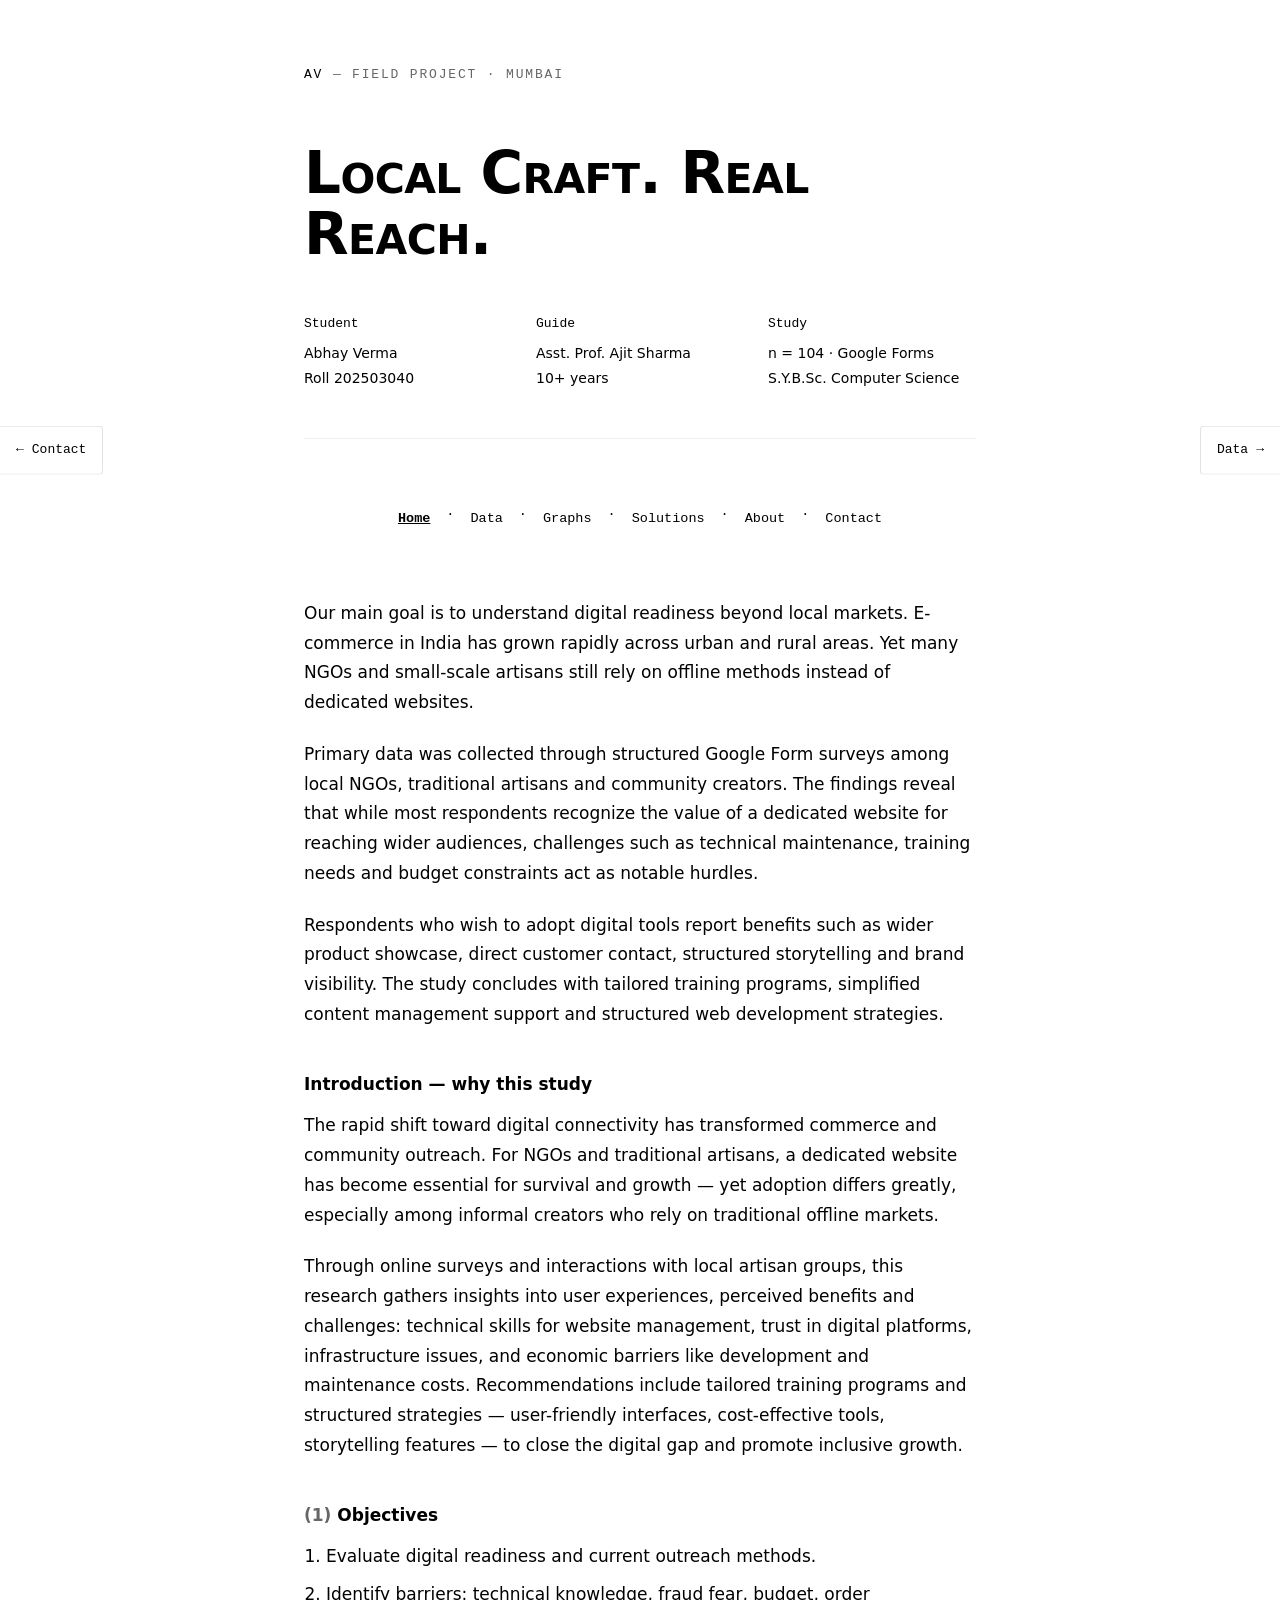
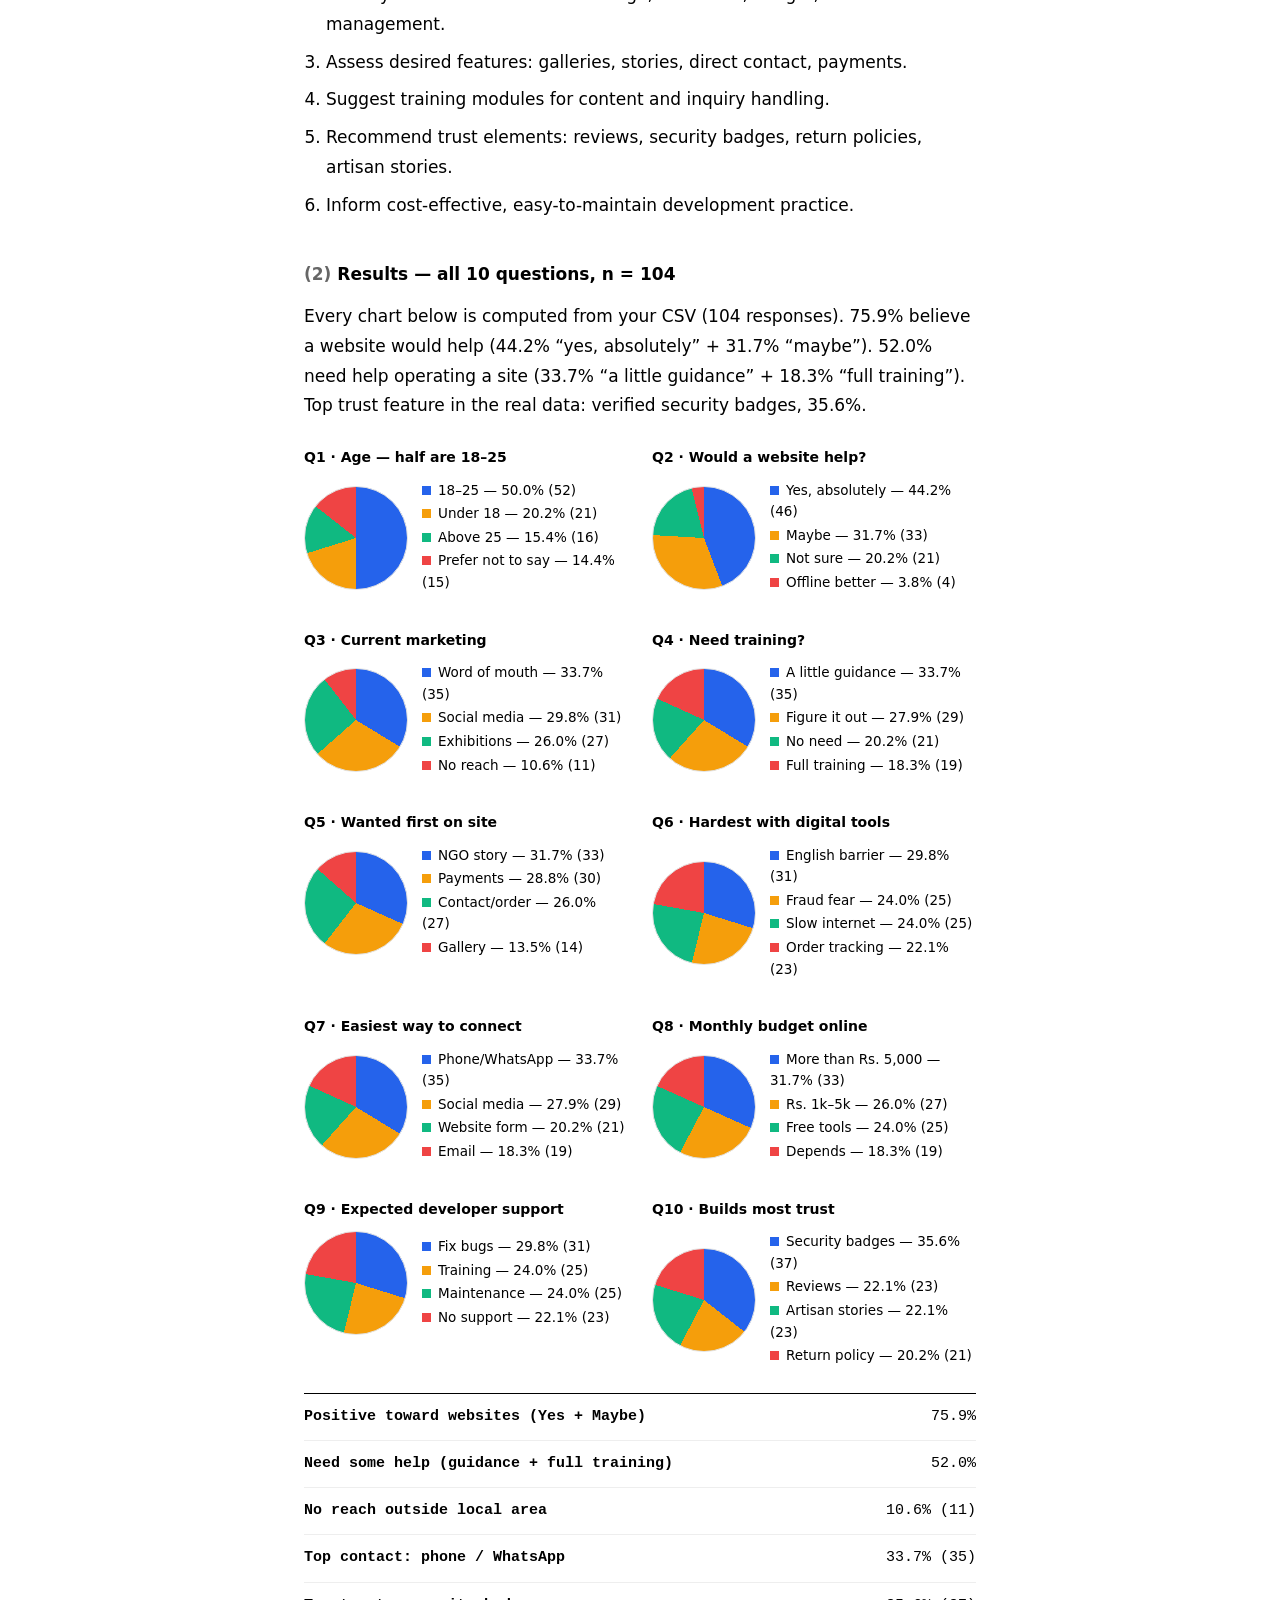
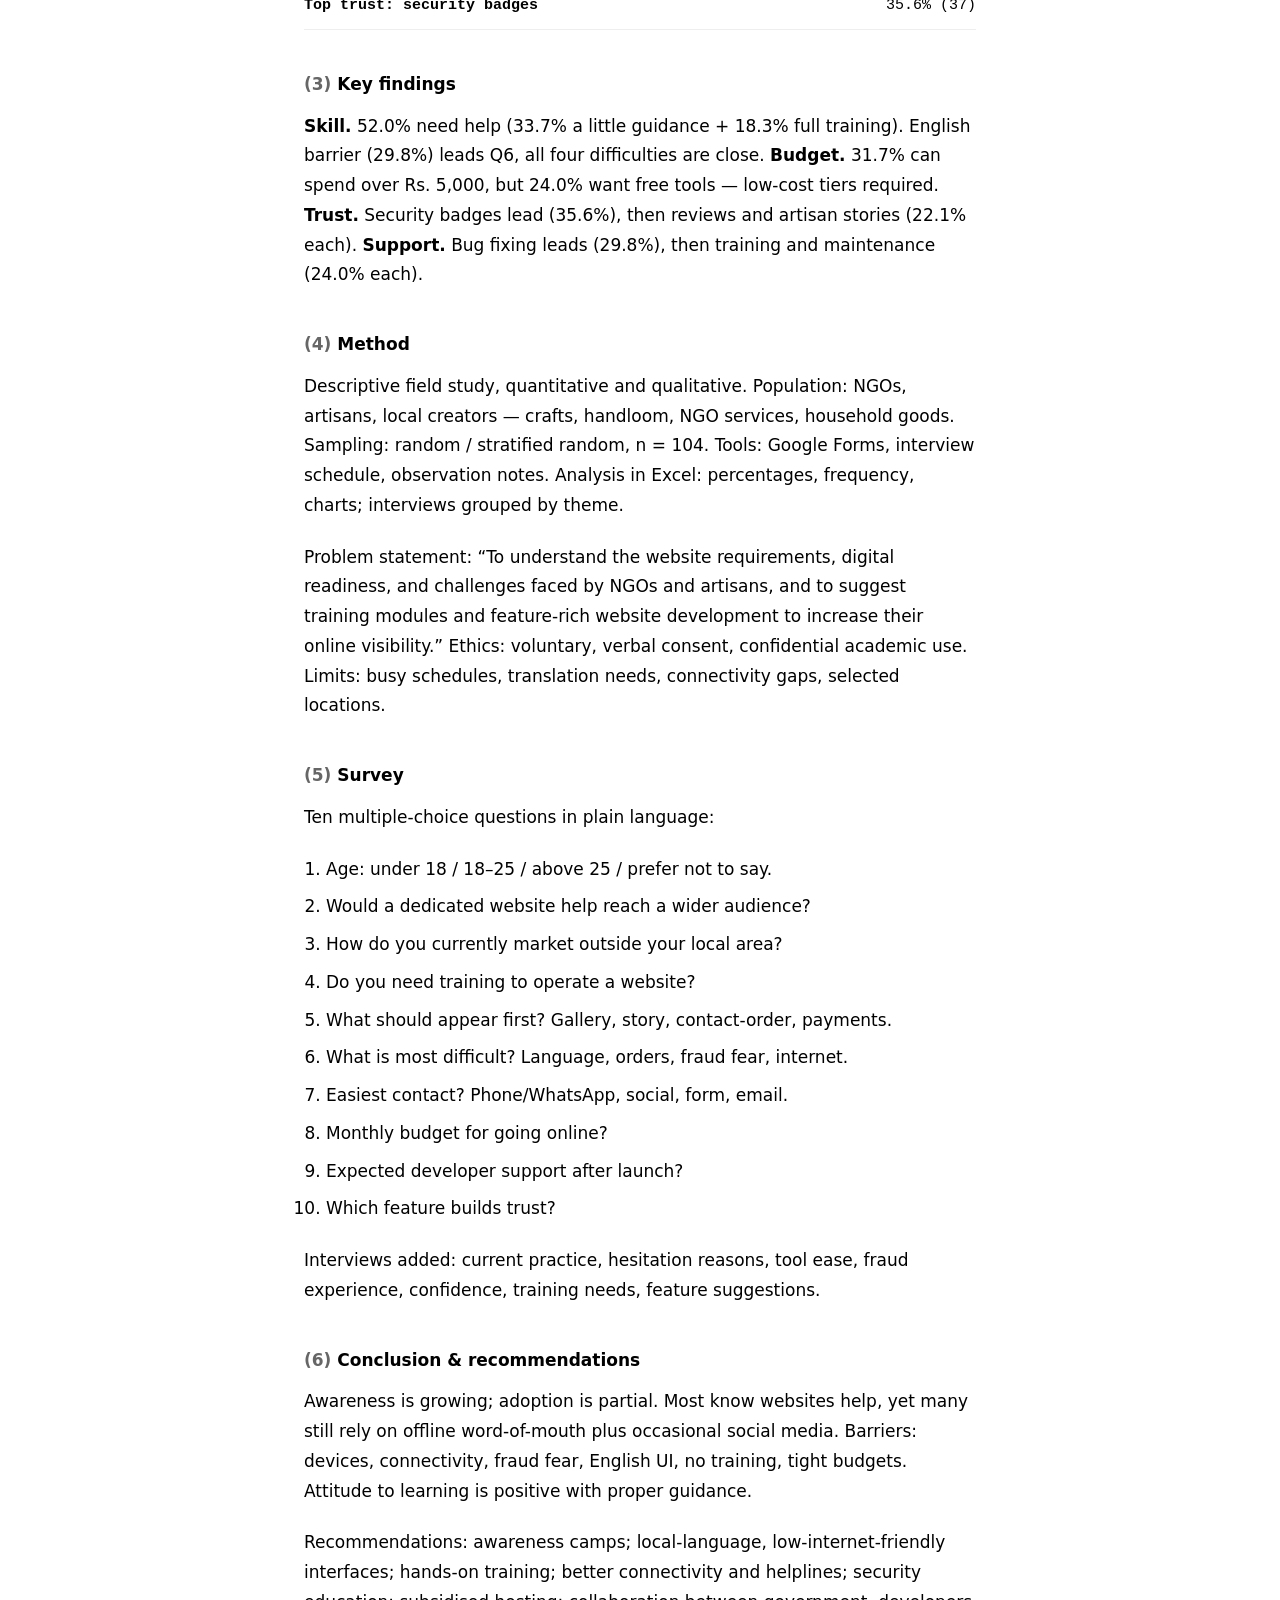
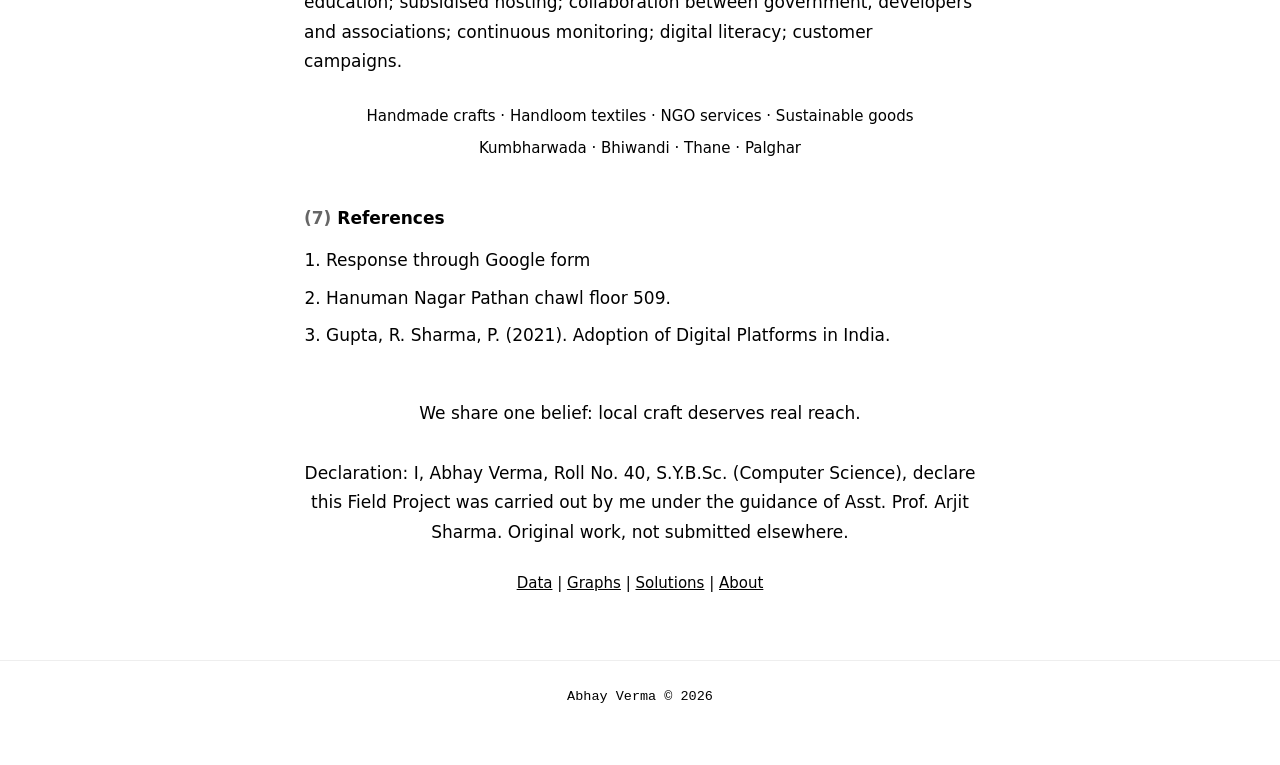
==== commit 5df3c636: "Update index.html" ====
--- a/index.html
+++ b/index.html
@@ -90,12 +90,9 @@
 <div class="names">Handmade crafts · Handloom textiles · NGO services · Sustainable goods<br>Kumbharwada · Bhiwandi · Thane · Palghar</div>
 <h3><span class="num">(7)</span> References</h3>
 <ol class="tight">
-<li>Government of India (2023). Digital India Programme – Artisans and MSMEs. MeitY, New Delhi.</li>
-<li>Reserve Bank of India (2022). Trends and Progress of Digital and E-Commerce Platforms. RBI, Mumbai.</li>
-<li>National Portal of India (2023). Digital Empowerment of NGOs and Local Creators. india.gov.in</li>
-<li>Economic Times (2024). How Local Artisans and NGOs Are Adopting Digital Platforms.</li>
-<li>Times of India (2023). Digital Presence Gains Momentum Among Small Creators.</li>
-<li>Gupta, R. &amp; Sharma, P. (2021). Adoption of Digital Platforms in India.</li>
+<li>  Response through Google form</li>
+<li> Hanuman Nagar Pathan chawl floor 509.</li>
+<li>Gupta, R. Sharma, P. (2021). Adoption of Digital Platforms in India.</li>
 </ol>
 <p class="belief">We share one belief: local craft deserves real reach.<br><br>Declaration: I, Abhay Verma, Roll No. 40, S.Y.B.Sc. (Computer Science), declare this Field Project was carried out by me under the guidance of Asst. Prof. Arjit Sharma. Original work, not submitted elsewhere.</p>
 <p class="links"><a href="data.html">Data</a> | <a href="graphs.html">Graphs</a> | <a href="solution.html">Solutions</a> | <a href="about.html">About</a></p>
